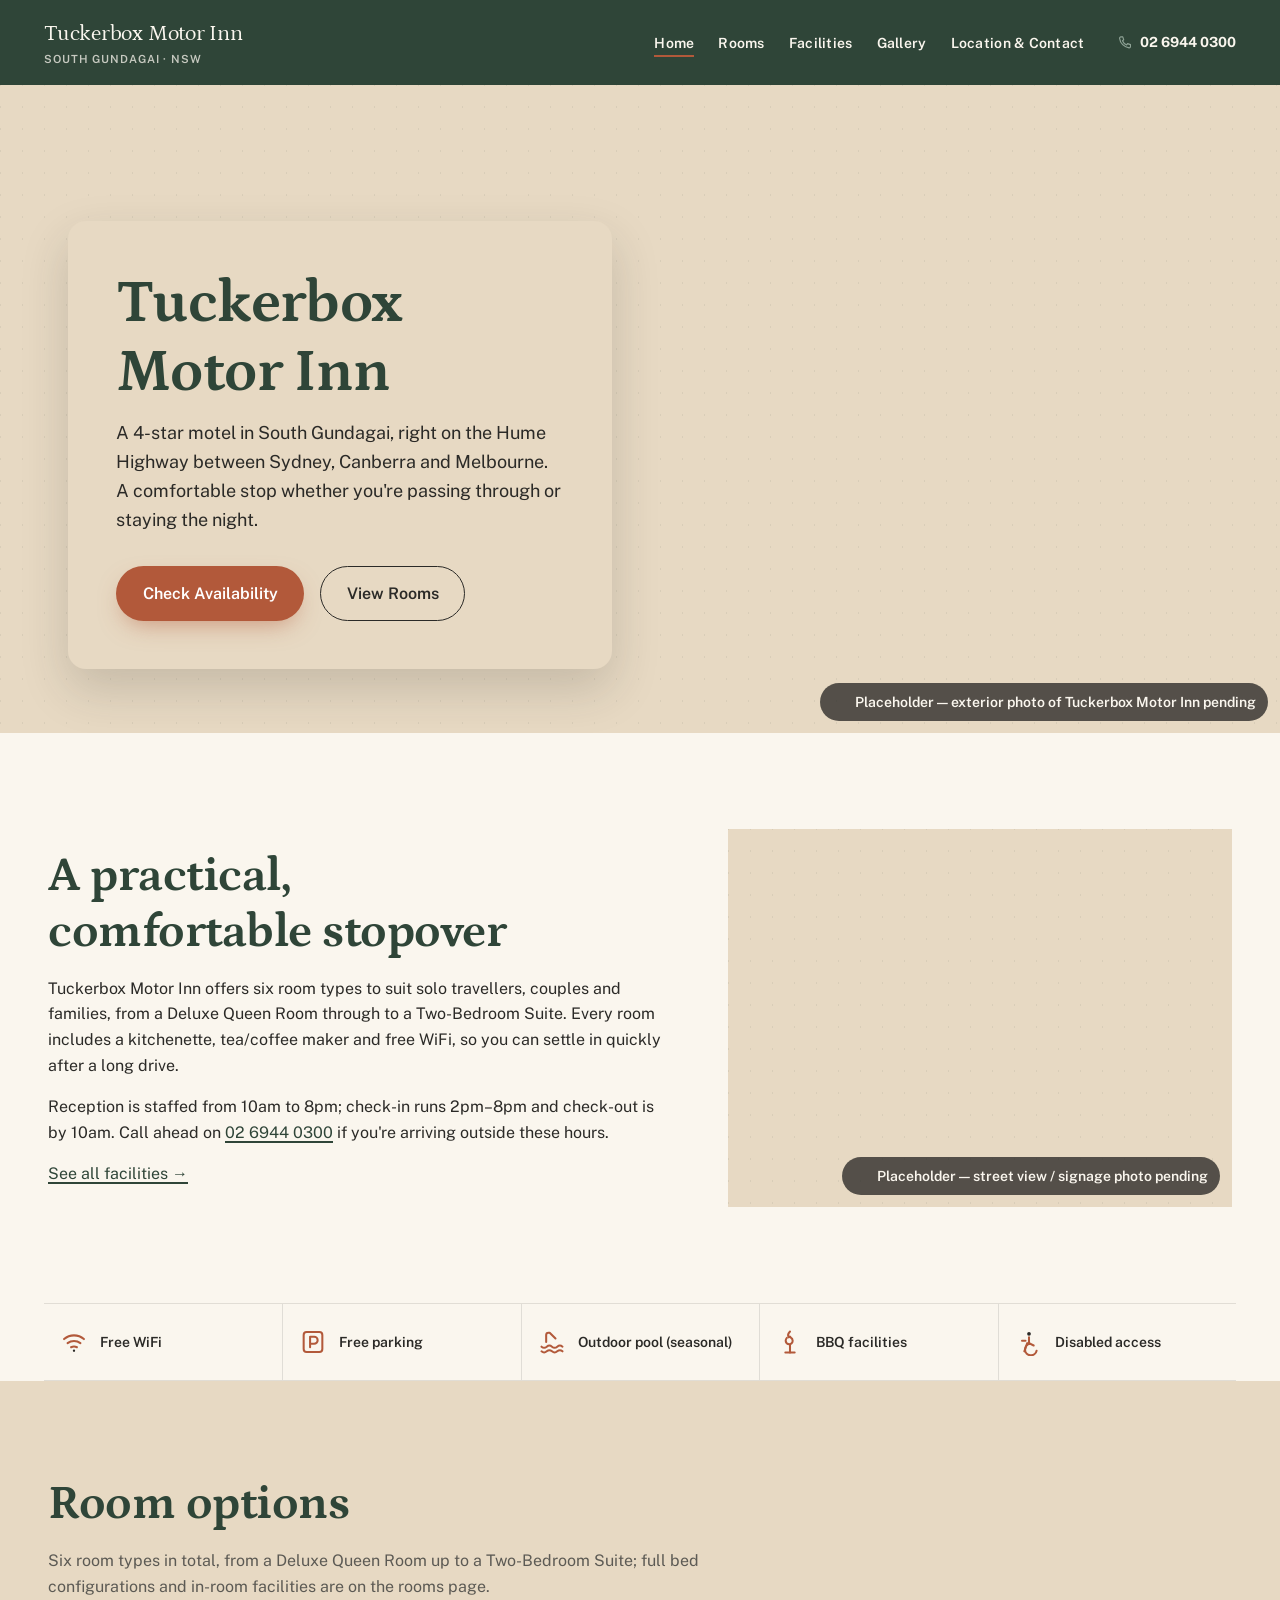
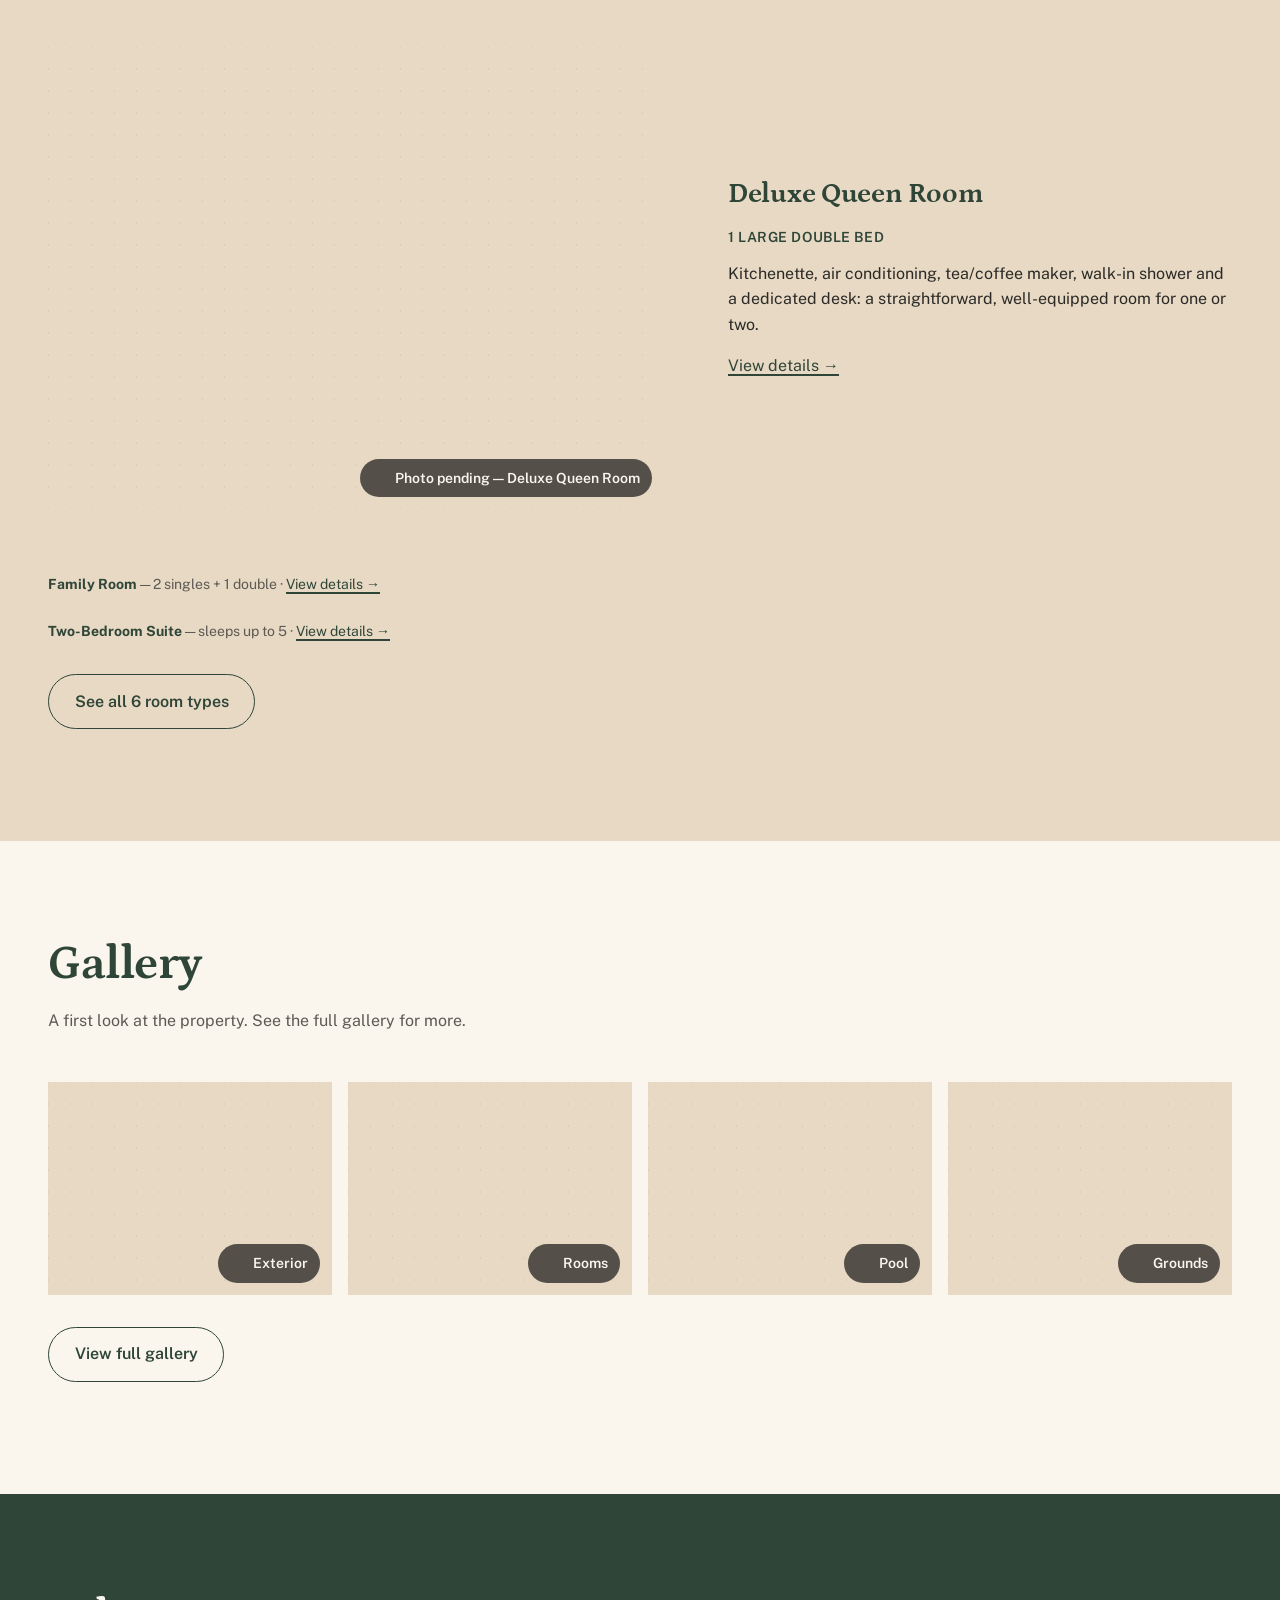
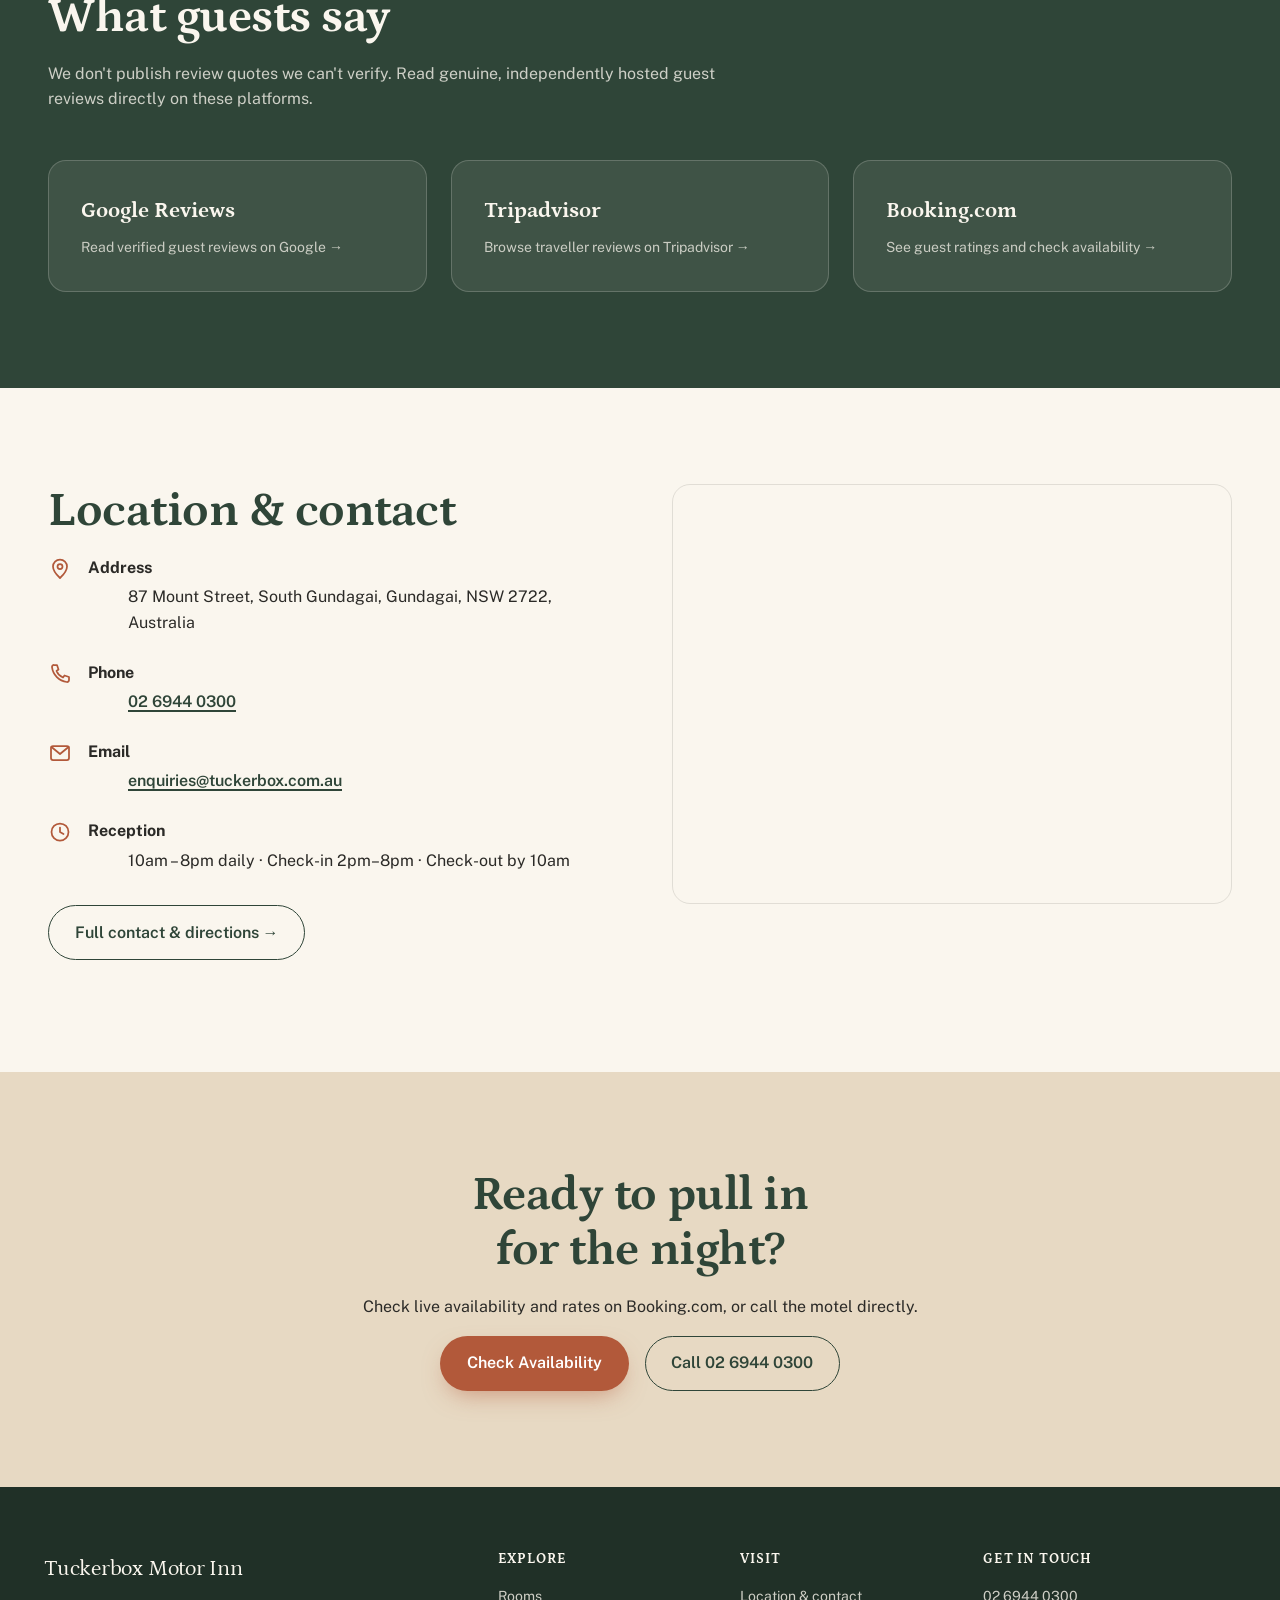
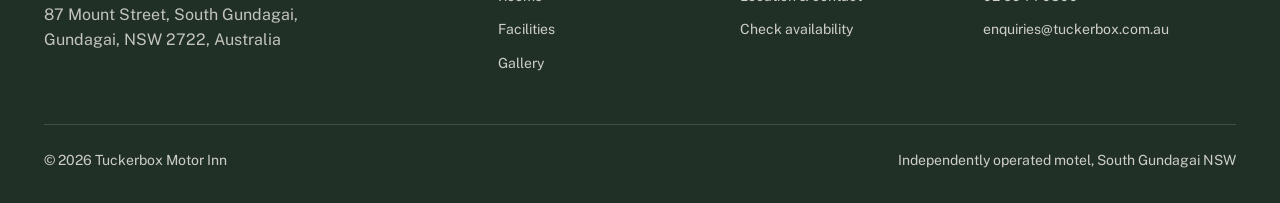
==== index.html @ e91c16dd "Build Tuckerbox Motor Inn marketing site Static HTML/CSS/JS site (no backend/booking engine) coverin" ====
<!doctype html>
<html lang="en-AU">
<head>
<meta charset="UTF-8">
<meta name="viewport" content="width=device-width, initial-scale=1">
<title>Tuckerbox Motor Inn | South Gundagai, NSW</title>
<meta name="description" content="Tuckerbox Motor Inn is a 4-star motel in South Gundagai, NSW, on the Hume Highway between Sydney, Canberra and Melbourne. Check availability, view rooms and facilities, or call 02 6944 0300.">
<link rel="preconnect" href="https://fonts.googleapis.com">
<link rel="preconnect" href="https://fonts.gstatic.com" crossorigin>
<link href="https://fonts.googleapis.com/css2?family=Petrona:ital,wght@0,400;0,500;0,600;0,700;1,500&family=Public+Sans:wght@400;500;600;700&display=swap" rel="stylesheet">
<link rel="stylesheet" href="css/tokens.css">
<link rel="stylesheet" href="css/styles.css">
</head>
<body>
<a class="skip-link" href="#main">Skip to content</a>

<svg style="display:none" aria-hidden="true">
<symbol id="icon-menu" viewBox="0 0 24 24" fill="none" stroke-width="1.75" stroke-linecap="round" stroke-linejoin="round"><line x1="4" y1="7" x2="20" y2="7"/><line x1="4" y1="12" x2="20" y2="12"/><line x1="4" y1="17" x2="20" y2="17"/></symbol>
<symbol id="icon-close" viewBox="0 0 24 24" fill="none" stroke-width="1.75" stroke-linecap="round" stroke-linejoin="round"><line x1="5" y1="5" x2="19" y2="19"/><line x1="19" y1="5" x2="5" y2="19"/></symbol>
<symbol id="icon-phone" viewBox="0 0 24 24" fill="none" stroke-width="1.75" stroke-linecap="round" stroke-linejoin="round"><path d="M6 3h3l1.5 4.5-2 1.5a12 12 0 0 0 6.5 6.5l1.5-2L21 15v3a2 2 0 0 1-2.2 2A17 17 0 0 1 4 5.2 2 2 0 0 1 6 3Z"/></symbol>
<symbol id="icon-mail" viewBox="0 0 24 24" fill="none" stroke-width="1.75" stroke-linecap="round" stroke-linejoin="round"><rect x="3" y="5" width="18" height="14" rx="2"/><path d="m3.5 6 8.5 7 8.5-7"/></symbol>
<symbol id="icon-pin" viewBox="0 0 24 24" fill="none" stroke-width="1.75" stroke-linecap="round" stroke-linejoin="round"><path d="M12 21s7-6.5 7-11.5A7 7 0 0 0 5 9.5C5 14.5 12 21 12 21Z"/><circle cx="12" cy="9.5" r="2.5"/></symbol>
<symbol id="icon-clock" viewBox="0 0 24 24" fill="none" stroke-width="1.75" stroke-linecap="round" stroke-linejoin="round"><circle cx="12" cy="12" r="8.5"/><polyline points="12 7.5 12 12 15.5 14"/></symbol>
<symbol id="icon-camera" viewBox="0 0 24 24" fill="none" stroke-width="1.75" stroke-linecap="round" stroke-linejoin="round"><path d="M4 8h3l1.5-2h7L17 8h3a1 1 0 0 1 1 1v9a1 1 0 0 1-1 1H4a1 1 0 0 1-1-1V9a1 1 0 0 1 1-1Z"/><circle cx="12" cy="13.5" r="3.5"/></symbol>
<symbol id="icon-wifi" viewBox="0 0 24 24" fill="none" stroke-width="1.75" stroke-linecap="round" stroke-linejoin="round"><path d="M3.5 9.5a13 13 0 0 1 17 0"/><path d="M6.5 13a9 9 0 0 1 11 0"/><path d="M9.5 16.5a5 5 0 0 1 5 0"/><circle cx="12" cy="19.5" r="1" fill="currentColor" stroke="none"/></symbol>
<symbol id="icon-parking" viewBox="0 0 24 24" fill="none" stroke-width="1.75" stroke-linecap="round" stroke-linejoin="round"><rect x="4" y="3.5" width="16" height="17" rx="2.5"/><path d="M9.5 16.5v-9H13a3 3 0 0 1 0 6H9.5"/></symbol>
<symbol id="icon-pool" viewBox="0 0 24 24" fill="none" stroke-width="1.75" stroke-linecap="round" stroke-linejoin="round"><path d="M3 16c1.5 1.3 3 1.3 4.5 0s3-1.3 4.5 0 3 1.3 4.5 0 3-1.3 4.5 0"/><path d="M3 20c1.5 1.3 3 1.3 4.5 0s3-1.3 4.5 0 3 1.3 4.5 0 3-1.3 4.5 0"/><path d="M7 12V6a2 2 0 0 1 2-2h1l5 5"/></symbol>
<symbol id="icon-bbq" viewBox="0 0 24 24" fill="none" stroke-width="1.75" stroke-linecap="round" stroke-linejoin="round"><path d="M12 3c-1.8 2-2.2 3.6-1 5 .8-1 1.2-1 1.5 0 1 .6 1.8 1.7 1.8 3a3 3 0 1 1-6 0c0-1.2.4-1.8 1-2.5"/><line x1="12" y1="14.5" x2="12" y2="21"/><line x1="8" y1="21" x2="16" y2="21"/></symbol>
<symbol id="icon-accessible" viewBox="0 0 24 24" fill="none" stroke-width="1.75" stroke-linecap="round" stroke-linejoin="round"><circle cx="12" cy="5" r="1.6" fill="currentColor" stroke="none"/><path d="M12 8v5l4 2"/><path d="M9 11H6"/><path d="M10.5 13 8 20"/><path d="M13 13.5a5 5 0 1 0 5.5 6"/></symbol>
</svg>

<header class="site-header">
  <div class="container site-header__bar">
    <a class="logo" href="index.html">Tuckerbox Motor Inn<small>South Gundagai · NSW</small></a>
    <nav class="nav" aria-label="Primary">
      <ul class="nav__links">
        <li><a href="index.html" aria-current="page">Home</a></li>
        <li><a href="accommodation.html">Rooms</a></li>
        <li><a href="facilities.html">Facilities</a></li>
        <li><a href="gallery.html">Gallery</a></li>
        <li><a href="contact.html">Location &amp; Contact</a></li>
      </ul>
      <a class="nav__phone" href="tel:0269440300"><svg><use href="#icon-phone"></use></svg> 02 6944 0300</a>
      <button class="nav-toggle" type="button" aria-label="Open menu" aria-expanded="false">
        <svg><use href="#icon-menu"></use></svg>
      </button>
    </nav>
  </div>
</header>

<main id="main">

  <section class="hero">
    <div class="hero__media">
      <div class="photo-placeholder" style="height:100%">
        <span class="photo-placeholder__tag"><svg width="18" height="18"><use href="#icon-camera"></use></svg> Placeholder — exterior photo of Tuckerbox Motor Inn pending</span>
      </div>
    </div>
    <div class="container">
      <div class="hero__panel">
        <h1>Tuckerbox Motor Inn</h1>
        <p class="lead">A 4-star motel in South Gundagai, right on the Hume Highway between Sydney, Canberra and Melbourne. A comfortable stop whether you're passing through or staying the night.</p>
        <div class="hero__actions">
          <a class="btn btn--primary" href="https://www.booking.com/Share-xRc6vJ" target="_blank" rel="noopener">Check Availability</a>
          <a class="btn btn--outline" href="accommodation.html">View Rooms</a>
        </div>
      </div>
    </div>
  </section>

  <section class="section reveal">
    <div class="container split">
      <div>
        <h2>A practical, comfortable stopover</h2>
        <p>Tuckerbox Motor Inn offers six room types to suit solo travellers, couples and families, from a Deluxe Queen Room through to a Two-Bedroom Suite. Every room includes a kitchenette, tea/coffee maker and free WiFi, so you can settle in quickly after a long drive.</p>
        <p>Reception is staffed from 10am to 8pm; check-in runs 2pm–8pm and check-out is by 10am. Call ahead on <a href="tel:0269440300">02 6944 0300</a> if you're arriving outside these hours.</p>
        <a class="btn--ghost" href="facilities.html">See all facilities →</a>
      </div>
      <div class="split__media">
        <div class="photo-placeholder photo-placeholder--ratio-4-3">
          <span class="photo-placeholder__tag"><svg width="18" height="18"><use href="#icon-camera"></use></svg> Placeholder — street view / signage photo pending</span>
        </div>
      </div>
    </div>
  </section>

  <div class="container">
    <div class="facts-strip reveal">
      <div class="facts-strip__item"><svg width="28" height="28"><use href="#icon-wifi"></use></svg><span>Free WiFi</span></div>
      <div class="facts-strip__item"><svg width="28" height="28"><use href="#icon-parking"></use></svg><span>Free parking</span></div>
      <div class="facts-strip__item"><svg width="28" height="28"><use href="#icon-pool"></use></svg><span>Outdoor pool (seasonal)</span></div>
      <div class="facts-strip__item"><svg width="28" height="28"><use href="#icon-bbq"></use></svg><span>BBQ facilities</span></div>
      <div class="facts-strip__item"><svg width="28" height="28"><use href="#icon-accessible"></use></svg><span>Disabled access</span></div>
    </div>
  </div>

  <section class="section section--sandstone reveal">
    <div class="container">
      <div class="section-head">
        <h2>Room options</h2>
        <p>Six room types in total, from a Deluxe Queen Room up to a Two-Bedroom Suite; full bed configurations and in-room facilities are on the rooms page.</p>
      </div>
      <div class="split">
        <div class="split__media">
          <div class="photo-placeholder photo-placeholder--ratio-4-3">
            <span class="photo-placeholder__tag"><svg width="16" height="16"><use href="#icon-camera"></use></svg> Photo pending — Deluxe Queen Room</span>
          </div>
        </div>
        <div>
          <h3>Deluxe Queen Room</h3>
          <p class="room-row__beds">1 large double bed</p>
          <p>Kitchenette, air conditioning, tea/coffee maker, walk-in shower and a dedicated desk: a straightforward, well-equipped room for one or two.</p>
          <a class="btn--ghost" href="accommodation.html#deluxe-queen-room">View details →</a>
        </div>
      </div>
      <ul class="tag-list" style="margin-top:var(--space-8);gap:var(--space-5);font-size:var(--fs-base)">
        <li style="background:transparent;border:none;padding:0">
          <strong style="color:var(--color-forest)">Family Room</strong> — 2 singles + 1 double ·
          <a class="btn--ghost" href="accommodation.html#family-room">View details →</a>
        </li>
      </ul>
      <ul class="tag-list" style="gap:var(--space-5);font-size:var(--fs-base)">
        <li style="background:transparent;border:none;padding:0">
          <strong style="color:var(--color-forest)">Two-Bedroom Suite</strong> — sleeps up to 5 ·
          <a class="btn--ghost" href="accommodation.html#two-bedroom-suite">View details →</a>
        </li>
      </ul>
      <p style="margin-top:var(--space-6)"><a class="btn btn--outline" href="accommodation.html">See all 6 room types</a></p>
    </div>
  </section>

  <section class="section reveal">
    <div class="container">
      <div class="section-head">
        <h2>Gallery</h2>
        <p>A first look at the property. See the full gallery for more.</p>
      </div>
      <div class="gallery-grid">
        <a href="gallery.html"><div class="photo-placeholder" style="aspect-ratio:4/3"><span class="photo-placeholder__tag"><svg width="16" height="16"><use href="#icon-camera"></use></svg> Exterior</span></div></a>
        <a href="gallery.html"><div class="photo-placeholder" style="aspect-ratio:4/3"><span class="photo-placeholder__tag"><svg width="16" height="16"><use href="#icon-camera"></use></svg> Rooms</span></div></a>
        <a href="gallery.html"><div class="photo-placeholder" style="aspect-ratio:4/3"><span class="photo-placeholder__tag"><svg width="16" height="16"><use href="#icon-camera"></use></svg> Pool</span></div></a>
        <a href="gallery.html"><div class="photo-placeholder" style="aspect-ratio:4/3"><span class="photo-placeholder__tag"><svg width="16" height="16"><use href="#icon-camera"></use></svg> Grounds</span></div></a>
      </div>
      <p style="margin-top:var(--space-6)"><a class="btn btn--outline" href="gallery.html">View full gallery</a></p>
    </div>
  </section>

  <section class="section section--forest reveal">
    <div class="container">
      <div class="section-head">
        <h2>What guests say</h2>
        <p>We don't publish review quotes we can't verify. Read genuine, independently hosted guest reviews directly on these platforms.</p>
      </div>
      <div class="review-links">
        <a class="review-link" href="https://www.google.com/search?q=Tuckerbox+Motor+Inn+Gundagai+reviews" target="_blank" rel="noopener">
          <strong>Google Reviews</strong>
          <span>Read verified guest reviews on Google →</span>
        </a>
        <a class="review-link" href="https://www.tripadvisor.com/Search?q=Tuckerbox%20Motor%20Inn%20Gundagai" target="_blank" rel="noopener">
          <strong>Tripadvisor</strong>
          <span>Browse traveller reviews on Tripadvisor →</span>
        </a>
        <a class="review-link" href="https://www.booking.com/Share-xRc6vJ" target="_blank" rel="noopener">
          <strong>Booking.com</strong>
          <span>See guest ratings and check availability →</span>
        </a>
      </div>
    </div>
  </section>

  <section class="section reveal">
    <div class="container contact-grid">
      <div>
        <h2>Location &amp; contact</h2>
        <ul class="contact-list">
          <li>
            <svg width="24" height="24"><use href="#icon-pin"></use></svg>
            <div><dt>Address</dt><dd>87 Mount Street, South Gundagai, Gundagai, NSW 2722, Australia</dd></div>
          </li>
          <li>
            <svg width="24" height="24"><use href="#icon-phone"></use></svg>
            <div><dt>Phone</dt><dd><a href="tel:0269440300">02 6944 0300</a></dd></div>
          </li>
          <li>
            <svg width="24" height="24"><use href="#icon-mail"></use></svg>
            <div><dt>Email</dt><dd><a href="mailto:enquiries@tuckerbox.com.au">enquiries@tuckerbox.com.au</a></dd></div>
          </li>
          <li>
            <svg width="24" height="24"><use href="#icon-clock"></use></svg>
            <div><dt>Reception</dt><dd>10am – 8pm daily · Check-in 2pm–8pm · Check-out by 10am</dd></div>
          </li>
        </ul>
        <p style="margin-top:var(--space-6)"><a class="btn btn--outline" href="contact.html">Full contact &amp; directions →</a></p>
      </div>
      <div class="map-frame">
        <iframe
          title="Map showing Tuckerbox Motor Inn, 87 Mount Street, South Gundagai"
          src="https://www.google.com/maps?q=Tuckerbox+Motor+Inn,87+Mount+Street,South+Gundagai+NSW+2722&output=embed"
          loading="lazy"
          referrerpolicy="no-referrer-when-downgrade">
        </iframe>
      </div>
    </div>
  </section>

  <section class="section section--sandstone">
    <div class="container center-cta">
      <h2>Ready to pull in for the night?</h2>
      <p>Check live availability and rates on Booking.com, or call the motel directly.</p>
      <div class="hero__actions" style="justify-content:center">
        <a class="btn btn--primary" href="https://www.booking.com/Share-xRc6vJ" target="_blank" rel="noopener">Check Availability</a>
        <a class="btn btn--outline" href="tel:0269440300">Call 02 6944 0300</a>
      </div>
    </div>
  </section>

</main>

<footer class="site-footer">
  <div class="container">
    <div class="footer-grid">
      <div>
        <a class="logo" href="index.html">Tuckerbox Motor Inn</a>
        <p style="margin-top:var(--space-4);max-width:32ch;color:rgba(250,246,238,0.75)">87 Mount Street, South Gundagai, Gundagai, NSW 2722, Australia</p>
      </div>
      <div>
        <h4>Explore</h4>
        <ul>
          <li><a href="accommodation.html">Rooms</a></li>
          <li><a href="facilities.html">Facilities</a></li>
          <li><a href="gallery.html">Gallery</a></li>
        </ul>
      </div>
      <div>
        <h4>Visit</h4>
        <ul>
          <li><a href="contact.html">Location &amp; contact</a></li>
          <li><a href="https://www.booking.com/Share-xRc6vJ" target="_blank" rel="noopener">Check availability</a></li>
        </ul>
      </div>
      <div>
        <h4>Get in touch</h4>
        <ul>
          <li><a href="tel:0269440300">02 6944 0300</a></li>
          <li><a href="mailto:enquiries@tuckerbox.com.au">enquiries@tuckerbox.com.au</a></li>
        </ul>
      </div>
    </div>
    <div class="footer-bottom">
      <span>© <span id="year"></span> Tuckerbox Motor Inn</span>
      <span>Independently operated motel, South Gundagai NSW</span>
    </div>
  </div>
</footer>

<script>document.getElementById("year").textContent = new Date().getFullYear();</script>
<script src="js/main.js"></script>
</body>
</html>
---- css/tokens.css ----
/* ==========================================================================
   Tuckerbox Motor Inn — Design Tokens
   "Modern Australian Country Roadside Retreat"
   ========================================================================== */

:root {
  /* Colour */
  --color-ivory: #faf6ee;
  --color-sandstone: #e7d9c3;
  --color-sandstone-dark: #d7c3a3;
  --color-eucalyptus: #8fa396;
  --color-eucalyptus-dark: #637569;
  --color-forest: #2f4538;
  --color-forest-dark: #203027;
  --color-charcoal: #2b2a27;
  --color-clay: #b2593a;
  --color-clay-dark: #8e4229;
  --color-white: #ffffff;
  --color-line: rgba(43, 42, 39, 0.12);

  --color-bg: var(--color-ivory);
  --color-surface: var(--color-white);
  --color-text: var(--color-charcoal);
  --color-text-muted: #5c5a54;
  --color-accent: var(--color-clay);
  --color-accent-contrast: var(--color-white);
  --color-brand: var(--color-forest);
  --color-brand-contrast: var(--color-ivory);

  /* Typography */
  --font-display: "Petrona", Georgia, "Times New Roman", serif;
  --font-body: "Public Sans", -apple-system, BlinkMacSystemFont, "Segoe UI", sans-serif;

  --fs-sm: 0.875rem;
  --fs-base: 1rem;
  --fs-md: 1.125rem;
  --fs-lg: 1.375rem;
  --fs-xl: 1.75rem;
  --fs-2xl: 2.25rem;
  --fs-3xl: 3rem;
  --fs-4xl: 3.75rem;

  --lh-tight: 1.15;
  --lh-snug: 1.35;
  --lh-normal: 1.6;

  /* Spacing (4px base scale) */
  --space-1: 0.25rem;
  --space-2: 0.5rem;
  --space-3: 0.75rem;
  --space-4: 1rem;
  --space-5: 1.5rem;
  --space-6: 2rem;
  --space-7: 3rem;
  --space-8: 4rem;
  --space-9: 6rem;
  --space-10: 8rem;

  /* Layout */
  --container-max: 1240px;
  --container-narrow: 820px;
  --gutter: var(--space-5);

  /* Radius */
  --radius-sm: 4px;
  --radius-md: 10px;
  --radius-lg: 18px;
  --radius-pill: 999px;

  /* Shadow */
  --shadow-sm: 0 1px 2px rgba(43, 42, 39, 0.08);
  --shadow-md: 0 8px 24px rgba(43, 42, 39, 0.12);
  --shadow-lg: 0 20px 48px rgba(43, 42, 39, 0.18);

  /* Motion */
  --ease-out: cubic-bezier(0.22, 1, 0.36, 1);
  --duration-fast: 150ms;
  --duration-base: 250ms;
  --duration-slow: 450ms;

  /* Z-index */
  --z-header: 100;
  --z-overlay: 200;
}

/* Breakpoints (reference, used in media queries directly):
   xs: 320px  sm: 480px  md: 768px  lg: 1024px  xl: 1280px  xxl: 1600px */

@media (prefers-reduced-motion: reduce) {
  :root {
    --duration-fast: 0ms;
    --duration-base: 0ms;
    --duration-slow: 0ms;
  }
}
---- css/styles.css ----
/* ==========================================================================
   Tuckerbox Motor Inn — base, layout, and shared components
   ========================================================================== */

*, *::before, *::after { box-sizing: border-box; }
html { scroll-behavior: smooth; }
@media (prefers-reduced-motion: reduce) {
  html { scroll-behavior: auto; }
}

body {
  margin: 0;
  background: var(--color-bg);
  color: var(--color-text);
  font-family: var(--font-body);
  font-size: var(--fs-base);
  line-height: var(--lh-normal);
  -webkit-font-smoothing: antialiased;
  text-rendering: optimizeLegibility;
}

img, svg { max-width: 100%; display: block; }

h1, h2, h3, h4 {
  font-family: var(--font-display);
  color: var(--color-forest);
  line-height: var(--lh-tight);
  margin: 0 0 var(--space-4);
  text-wrap: balance;
  letter-spacing: -0.01em;
}

h1 { font-size: clamp(2.25rem, 4.5vw + 1rem, var(--fs-4xl)); }
h2 { font-size: clamp(1.75rem, 2.5vw + 1rem, var(--fs-3xl)); }
h3 { font-size: var(--fs-xl); }
h4 { font-size: var(--fs-md); }

p { margin: 0 0 var(--space-4); max-width: 68ch; }
p.lead { font-size: var(--fs-md); color: var(--color-text-muted); }

a { color: var(--color-forest); text-decoration-thickness: 1.5px; text-underline-offset: 3px; }
a:hover { text-decoration-thickness: 2px; }

::selection { background: var(--color-clay); color: var(--color-white); }

:focus-visible {
  outline: 3px solid var(--color-clay);
  outline-offset: 3px;
  border-radius: var(--radius-sm);
}

/* ---- Layout primitives ---- */

.container {
  width: 100%;
  max-width: var(--container-max);
  margin-inline: auto;
  padding-inline: var(--gutter);
}

.container--narrow { max-width: var(--container-narrow); }

.section {
  padding: var(--space-9) var(--gutter);
}

.section--sandstone { background: var(--color-sandstone); }
.section--forest {
  background: var(--color-forest);
  color: var(--color-ivory);
}
.section--forest h2, .section--forest h3 { color: var(--color-ivory); }
.section--forest a:hover { color: var(--color-ivory); }
.section--forest .btn--primary { box-shadow: 0 10px 24px -8px rgba(0, 0, 0, 0.45); }

.section-head {
  max-width: 44rem;
  margin-bottom: var(--space-7);
}

.section-head p { color: var(--color-text-muted); }
.section--forest .section-head p { color: rgba(250, 246, 238, 0.78); }

.skip-link {
  position: absolute;
  left: var(--space-4);
  top: -100px;
  background: var(--color-forest);
  color: var(--color-ivory);
  padding: var(--space-3) var(--space-5);
  border-radius: var(--radius-md);
  z-index: 1000;
  transition: top var(--duration-base) var(--ease-out);
}
.skip-link:focus { top: var(--space-4); }

/* ---- Buttons ---- */

.btn {
  display: inline-flex;
  align-items: center;
  gap: var(--space-2);
  font-family: var(--font-body);
  font-weight: 600;
  font-size: var(--fs-base);
  padding: 0.85rem 1.6rem;
  border-radius: var(--radius-pill);
  border: 1.5px solid transparent;
  cursor: pointer;
  text-decoration: none;
  transition: transform var(--duration-fast) var(--ease-out),
              background-color var(--duration-base) var(--ease-out),
              border-color var(--duration-base) var(--ease-out),
              box-shadow var(--duration-base) var(--ease-out);
  white-space: nowrap;
}
.btn:active { transform: translateY(1px); }

.btn--primary {
  background: var(--color-clay);
  color: var(--color-white);
  box-shadow: 0 10px 24px -8px rgba(178, 89, 58, 0.55);
}
.btn--primary:hover { background: var(--color-clay-dark); color: var(--color-white); }

.btn--outline {
  background: transparent;
  border-color: currentColor;
  color: inherit;
}
.btn--outline:hover { background: rgba(255, 255, 255, 0.12); }
.section:not(.section--forest) .btn--outline { color: var(--color-forest); }
.section:not(.section--forest) .btn--outline:hover { background: rgba(47, 69, 56, 0.08); }

.btn--ghost {
  background: transparent;
  color: var(--color-forest);
  padding-inline: 0;
  border-radius: 0;
  border-bottom: 1.5px solid var(--color-eucalyptus-dark);
}
.btn--ghost:hover { border-color: var(--color-clay); }

.btn:disabled { opacity: 0.5; cursor: not-allowed; box-shadow: none; }

/* ---- Header ---- */

.site-header {
  position: sticky;
  top: 0;
  z-index: var(--z-header);
  background: var(--color-forest);
  color: var(--color-ivory);
}

.site-header__bar {
  display: flex;
  align-items: center;
  justify-content: space-between;
  gap: var(--space-5);
  padding-block: var(--space-4);
}

.logo {
  font-family: var(--font-display);
  font-size: var(--fs-lg);
  color: var(--color-ivory);
  text-decoration: none;
  letter-spacing: -0.01em;
}
.logo small {
  display: block;
  font-family: var(--font-body);
  font-size: 0.7rem;
  font-weight: 600;
  letter-spacing: 0.08em;
  text-transform: uppercase;
  color: rgba(250, 246, 238, 0.75);
}

.nav {
  display: flex;
  align-items: center;
  gap: var(--space-6);
}

.nav__links {
  display: flex;
  gap: var(--space-5);
  list-style: none;
  margin: 0;
  padding: 0;
}

.nav__links a {
  color: var(--color-ivory);
  text-decoration: none;
  font-size: var(--fs-sm);
  font-weight: 600;
  letter-spacing: 0.02em;
  padding-block: var(--space-1);
  border-bottom: 2px solid transparent;
  transition: border-color var(--duration-base) var(--ease-out), color var(--duration-base) var(--ease-out);
}
.nav__links a:hover,
.nav__links a[aria-current="page"] { border-color: var(--color-clay); color: var(--color-ivory); }

.nav__phone {
  display: inline-flex;
  align-items: center;
  gap: var(--space-2);
  color: var(--color-ivory);
  text-decoration: none;
  font-weight: 700;
  font-size: var(--fs-sm);
  white-space: nowrap;
}
.nav__phone svg { width: 1.1em; height: 1.1em; stroke: var(--color-eucalyptus); }

.nav-toggle {
  display: none;
  background: none;
  border: 1.5px solid rgba(250, 246, 238, 0.4);
  border-radius: var(--radius-md);
  width: 44px;
  height: 44px;
  color: var(--color-ivory);
  cursor: pointer;
  align-items: center;
  justify-content: center;
}

@media (max-width: 860px) {
  .nav__links { display: none; }
  .nav-toggle { display: inline-flex; }
  .site-header.is-open .nav__links {
    display: flex;
    flex-direction: column;
    gap: var(--space-4);
    position: absolute;
    inset: 100% 0 auto 0;
    background: var(--color-forest);
    padding: var(--space-5) var(--gutter) var(--space-6);
    border-top: 1px solid rgba(250, 246, 238, 0.15);
  }
}

/* ---- Hero ---- */

.hero {
  position: relative;
  min-height: 72vh;
  display: flex;
  align-items: flex-end;
  overflow: hidden;
}

.hero__media {
  position: absolute;
  inset: 0;
  z-index: 0;
}

.hero__panel {
  position: relative;
  z-index: 1;
  background: var(--color-sandstone);
  color: var(--color-charcoal);
  max-width: 34rem;
  margin: 0 0 var(--space-8) var(--gutter);
  padding: var(--space-7);
  border-radius: var(--radius-lg);
  box-shadow: var(--shadow-lg);
}

.hero__panel h1 { margin-bottom: var(--space-3); }
.hero__panel p.lead { color: var(--color-text); margin-bottom: var(--space-6); }

.hero__actions {
  display: flex;
  flex-wrap: wrap;
  gap: var(--space-4);
}

@media (max-width: 600px) {
  .hero { min-height: 100svh; align-items: flex-end; }
  .hero__panel {
    margin-inline: var(--space-4);
    margin-bottom: var(--space-6);
    padding: var(--space-6) var(--space-5);
    max-width: none;
  }
}

/* ---- Placeholder photography ---- */

.photo-placeholder {
  position: relative;
  display: block;
  width: 100%;
  height: 100%;
  background-color: var(--color-sandstone);
  background-image:
    linear-gradient(135deg, rgba(47, 69, 56, 0.08) 1px, transparent 1px),
    linear-gradient(45deg, rgba(47, 69, 56, 0.08) 1px, transparent 1px);
  background-size: 22px 22px;
  color: var(--color-forest-dark);
  overflow: hidden;
}

.photo-placeholder__tag {
  position: absolute;
  inset: auto var(--space-3) var(--space-3) auto;
  display: inline-flex;
  align-items: center;
  gap: var(--space-2);
  background: rgba(43, 42, 39, 0.78);
  color: var(--color-ivory);
  font-size: var(--fs-sm);
  font-weight: 600;
  padding: var(--space-2) var(--space-3);
  border-radius: var(--radius-pill);
  max-width: calc(100% - var(--space-5));
}
.photo-placeholder__tag svg { width: 1.1em; height: 1.1em; flex-shrink: 0; }

.photo-placeholder--ratio-16-9 { aspect-ratio: 16 / 9; }
.photo-placeholder--ratio-4-3 { aspect-ratio: 4 / 3; }
.photo-placeholder--ratio-1-1 { aspect-ratio: 1 / 1; }
.photo-placeholder--ratio-3-4 { aspect-ratio: 3 / 4; }

/* ---- Intro / split sections ---- */

.split {
  display: grid;
  grid-template-columns: 1.1fr 0.9fr;
  gap: var(--space-8);
  align-items: center;
}

@media (max-width: 860px) {
  .split { grid-template-columns: 1fr; gap: var(--space-6); }
}

.room-preview-grid {
  display: grid;
  grid-template-columns: repeat(3, 1fr);
  gap: var(--space-7);
}
@media (max-width: 860px) {
  .room-preview-grid { grid-template-columns: repeat(2, 1fr); gap: var(--space-6); }
}
@media (max-width: 560px) {
  .room-preview-grid { grid-template-columns: 1fr; }
}

.split--reverse { grid-template-columns: 0.9fr 1.1fr; }
.split--reverse .split__media { order: 2; }
@media (max-width: 860px) {
  .split--reverse .split__media { order: 0; }
}

/* ---- Facility highlight strip (home) ---- */

.facts-strip {
  display: grid;
  grid-template-columns: repeat(auto-fit, minmax(150px, 1fr));
  border-top: 1px solid var(--color-line);
  border-bottom: 1px solid var(--color-line);
}

.facts-strip__item {
  display: flex;
  align-items: center;
  gap: var(--space-3);
  padding: var(--space-5) var(--space-4);
  border-left: 1px solid var(--color-line);
}
.facts-strip__item:first-child { border-left: none; }
.facts-strip__item svg { width: 28px; height: 28px; stroke: var(--color-clay); flex-shrink: 0; }
.facts-strip__item span { font-size: var(--fs-sm); font-weight: 600; line-height: var(--lh-snug); }

@media (max-width: 700px) {
  .facts-strip__item { border-left: none; border-top: 1px solid var(--color-line); }
  .facts-strip__item:first-child { border-top: none; }
}

/* ---- Editorial room rows (accommodation) ---- */

.room-row {
  display: grid;
  grid-template-columns: 0.9fr 1.1fr;
  gap: var(--space-7);
  align-items: center;
  padding-block: var(--space-8);
}
.room-row + .room-row { border-top: 1px solid var(--color-line); }
.room-row:nth-child(even) { grid-template-columns: 1.1fr 0.9fr; }
.room-row:nth-child(even) .room-row__media { order: 2; }

@media (max-width: 860px) {
  .room-row, .room-row:nth-child(even) { grid-template-columns: 1fr; }
  .room-row:nth-child(even) .room-row__media { order: 0; }
}

.room-row__media { border-radius: var(--radius-lg); overflow: hidden; }

.room-row__name { margin-bottom: var(--space-2); }
.room-row__beds {
  font-size: var(--fs-sm);
  font-weight: 600;
  color: var(--color-forest);
  text-transform: uppercase;
  letter-spacing: 0.04em;
  margin-bottom: var(--space-3);
}

.tag-list {
  display: flex;
  flex-wrap: wrap;
  gap: var(--space-2);
  list-style: none;
  margin: var(--space-4) 0 var(--space-5);
  padding: 0;
}
.tag-list li {
  font-size: var(--fs-sm);
  color: var(--color-text-muted);
  background: var(--color-surface);
  border: 1px solid var(--color-line);
  padding: var(--space-1) var(--space-3);
  border-radius: var(--radius-pill);
}

/* ---- Facilities list (annotated, grouped — not a tile grid) ---- */

.facility-groups {
  display: grid;
  grid-template-columns: repeat(auto-fit, minmax(280px, 1fr));
  gap: var(--space-7) var(--space-8);
}

.facility-group h2 {
  font-size: var(--fs-lg);
  padding-bottom: var(--space-3);
  border-bottom: 2px solid var(--color-eucalyptus);
  margin-bottom: var(--space-5);
}

.facility-group dl { margin: 0; }
.facility-group .facility-row {
  display: flex;
  gap: var(--space-4);
  padding: var(--space-4) 0;
  border-bottom: 1px solid var(--color-line);
}
.facility-group .facility-row:last-child { border-bottom: none; }
.facility-row svg { width: 22px; height: 22px; stroke: var(--color-forest); flex-shrink: 0; margin-top: 2px; }
.facility-row dt { font-weight: 700; margin: 0 0 var(--space-1); }
.facility-row dd { margin: 0; color: var(--color-text-muted); font-size: var(--fs-sm); }

.facility-note {
  margin-top: var(--space-7);
  padding: var(--space-5) var(--space-6);
  background: var(--color-surface);
  border: 1px solid var(--color-line);
  border-radius: var(--radius-md);
  font-size: var(--fs-sm);
  color: var(--color-text-muted);
}
.facility-note strong { color: var(--color-forest); }

/* ---- Gallery ---- */

.gallery-group { margin-bottom: var(--space-8); }
.gallery-group h2 { margin-bottom: var(--space-5); }

.gallery-grid {
  display: grid;
  grid-template-columns: repeat(auto-fill, minmax(230px, 1fr));
  gap: var(--space-4);
}

.gallery-grid button {
  border: none;
  padding: 0;
  background: none;
  cursor: pointer;
  border-radius: var(--radius-md);
  overflow: hidden;
  aspect-ratio: 4 / 3;
  position: relative;
}

.gallery-grid .photo-placeholder {
  transition: transform var(--duration-slow) var(--ease-out);
}
.gallery-grid button:hover .photo-placeholder,
.gallery-grid button:focus-visible .photo-placeholder {
  transform: scale(1.04);
}

.lightbox {
  position: fixed;
  inset: 0;
  z-index: var(--z-overlay);
  background: rgba(27, 26, 24, 0.92);
  display: flex;
  align-items: center;
  justify-content: center;
  padding: var(--space-6);
}
.lightbox[hidden] { display: none; }

.lightbox__figure {
  max-width: min(900px, 90vw);
  width: 100%;
}
.lightbox__figure .photo-placeholder { aspect-ratio: 16/10; border-radius: var(--radius-md); }
.lightbox__caption {
  color: var(--color-ivory);
  margin-top: var(--space-4);
  font-size: var(--fs-sm);
  text-align: center;
}

.lightbox__close,
.lightbox__prev,
.lightbox__next {
  position: absolute;
  background: rgba(250, 246, 238, 0.12);
  border: 1px solid rgba(250, 246, 238, 0.4);
  color: var(--color-ivory);
  border-radius: 50%;
  width: 48px;
  height: 48px;
  display: flex;
  align-items: center;
  justify-content: center;
  cursor: pointer;
  transition: background-color var(--duration-fast) var(--ease-out);
}
.lightbox__close:hover, .lightbox__prev:hover, .lightbox__next:hover {
  background: rgba(250, 246, 238, 0.24);
}
.lightbox__close { top: var(--space-5); right: var(--space-5); }
.lightbox__prev { left: var(--space-5); top: 50%; transform: translateY(-50%); }
.lightbox__next { right: var(--space-5); top: 50%; transform: translateY(-50%); }

@media (max-width: 600px) {
  .lightbox__prev, .lightbox__next { width: 40px; height: 40px; }
}

/* ---- Reviews (outbound only, no fabricated quotes) ---- */

.review-links {
  display: grid;
  grid-template-columns: repeat(auto-fit, minmax(220px, 1fr));
  gap: var(--space-5);
}

.review-link {
  display: flex;
  flex-direction: column;
  gap: var(--space-2);
  padding: var(--space-6);
  background: rgba(250, 246, 238, 0.08);
  border: 1px solid rgba(250, 246, 238, 0.2);
  border-radius: var(--radius-lg);
  color: var(--color-ivory);
  text-decoration: none;
  transition: background-color var(--duration-base) var(--ease-out), transform var(--duration-fast) var(--ease-out);
}
.review-link:hover { background: rgba(250, 246, 238, 0.16); transform: translateY(-2px); color: var(--color-ivory); }
.review-link strong { font-family: var(--font-display); font-size: var(--fs-lg); }
.review-link span { font-size: var(--fs-sm); color: rgba(250, 246, 238, 0.75); }

/* ---- Location / contact ---- */

.contact-grid {
  display: grid;
  grid-template-columns: 1fr 1fr;
  gap: var(--space-8);
}
@media (max-width: 860px) { .contact-grid { grid-template-columns: 1fr; } }

.contact-list {
  list-style: none;
  margin: 0;
  padding: 0;
  display: grid;
  gap: var(--space-5);
}
.contact-list li { display: flex; gap: var(--space-4); align-items: flex-start; }
.contact-list svg { width: 24px; height: 24px; stroke: var(--color-clay); flex-shrink: 0; margin-top: 2px; }
.contact-list dt { font-weight: 700; margin-bottom: var(--space-1); }
.contact-list a { font-weight: 600; }

.map-frame {
  border-radius: var(--radius-lg);
  overflow: hidden;
  border: 1px solid var(--color-line);
  aspect-ratio: 4 / 3;
}
.map-frame iframe { width: 100%; height: 100%; border: 0; }

/* ---- Footer ---- */

.site-footer {
  background: var(--color-forest-dark);
  color: rgba(250, 246, 238, 0.8);
  padding-block: var(--space-8) var(--space-6);
}
.site-footer a { color: var(--color-ivory); }
.site-footer h4 { color: var(--color-ivory); font-size: var(--fs-sm); text-transform: uppercase; letter-spacing: 0.06em; }

.footer-grid {
  display: grid;
  grid-template-columns: 2fr 1fr 1fr 1.2fr;
  gap: var(--space-6);
  padding-bottom: var(--space-7);
  border-bottom: 1px solid rgba(250, 246, 238, 0.15);
}
@media (max-width: 760px) { .footer-grid { grid-template-columns: 1fr 1fr; } }

.footer-grid ul { list-style: none; margin: 0; padding: 0; display: grid; gap: var(--space-2); }
.footer-grid ul a { text-decoration: none; font-size: var(--fs-sm); color: rgba(250, 246, 238, 0.8); }
.footer-grid ul a:hover { color: var(--color-ivory); }

.footer-bottom {
  display: flex;
  flex-wrap: wrap;
  gap: var(--space-3);
  justify-content: space-between;
  padding-top: var(--space-5);
  font-size: var(--fs-sm);
}

/* ---- Scroll reveal (single authored moment, respects reduced motion) ---- */

.reveal {
  opacity: 0;
  transform: translateY(16px);
  transition: opacity var(--duration-slow) var(--ease-out), transform var(--duration-slow) var(--ease-out);
}
.reveal.is-visible { opacity: 1; transform: translateY(0); }

@media (prefers-reduced-motion: reduce) {
  .reveal { opacity: 1; transform: none; transition: none; }
}

/* ---- Utility ---- */

.visually-hidden {
  position: absolute;
  width: 1px; height: 1px;
  padding: 0; margin: -1px;
  overflow: hidden;
  clip: rect(0,0,0,0);
  white-space: nowrap;
  border: 0;
}

.center-cta {
  text-align: center;
  max-width: 40rem;
  margin-inline: auto;
}

.stack { display: grid; gap: var(--space-4); }
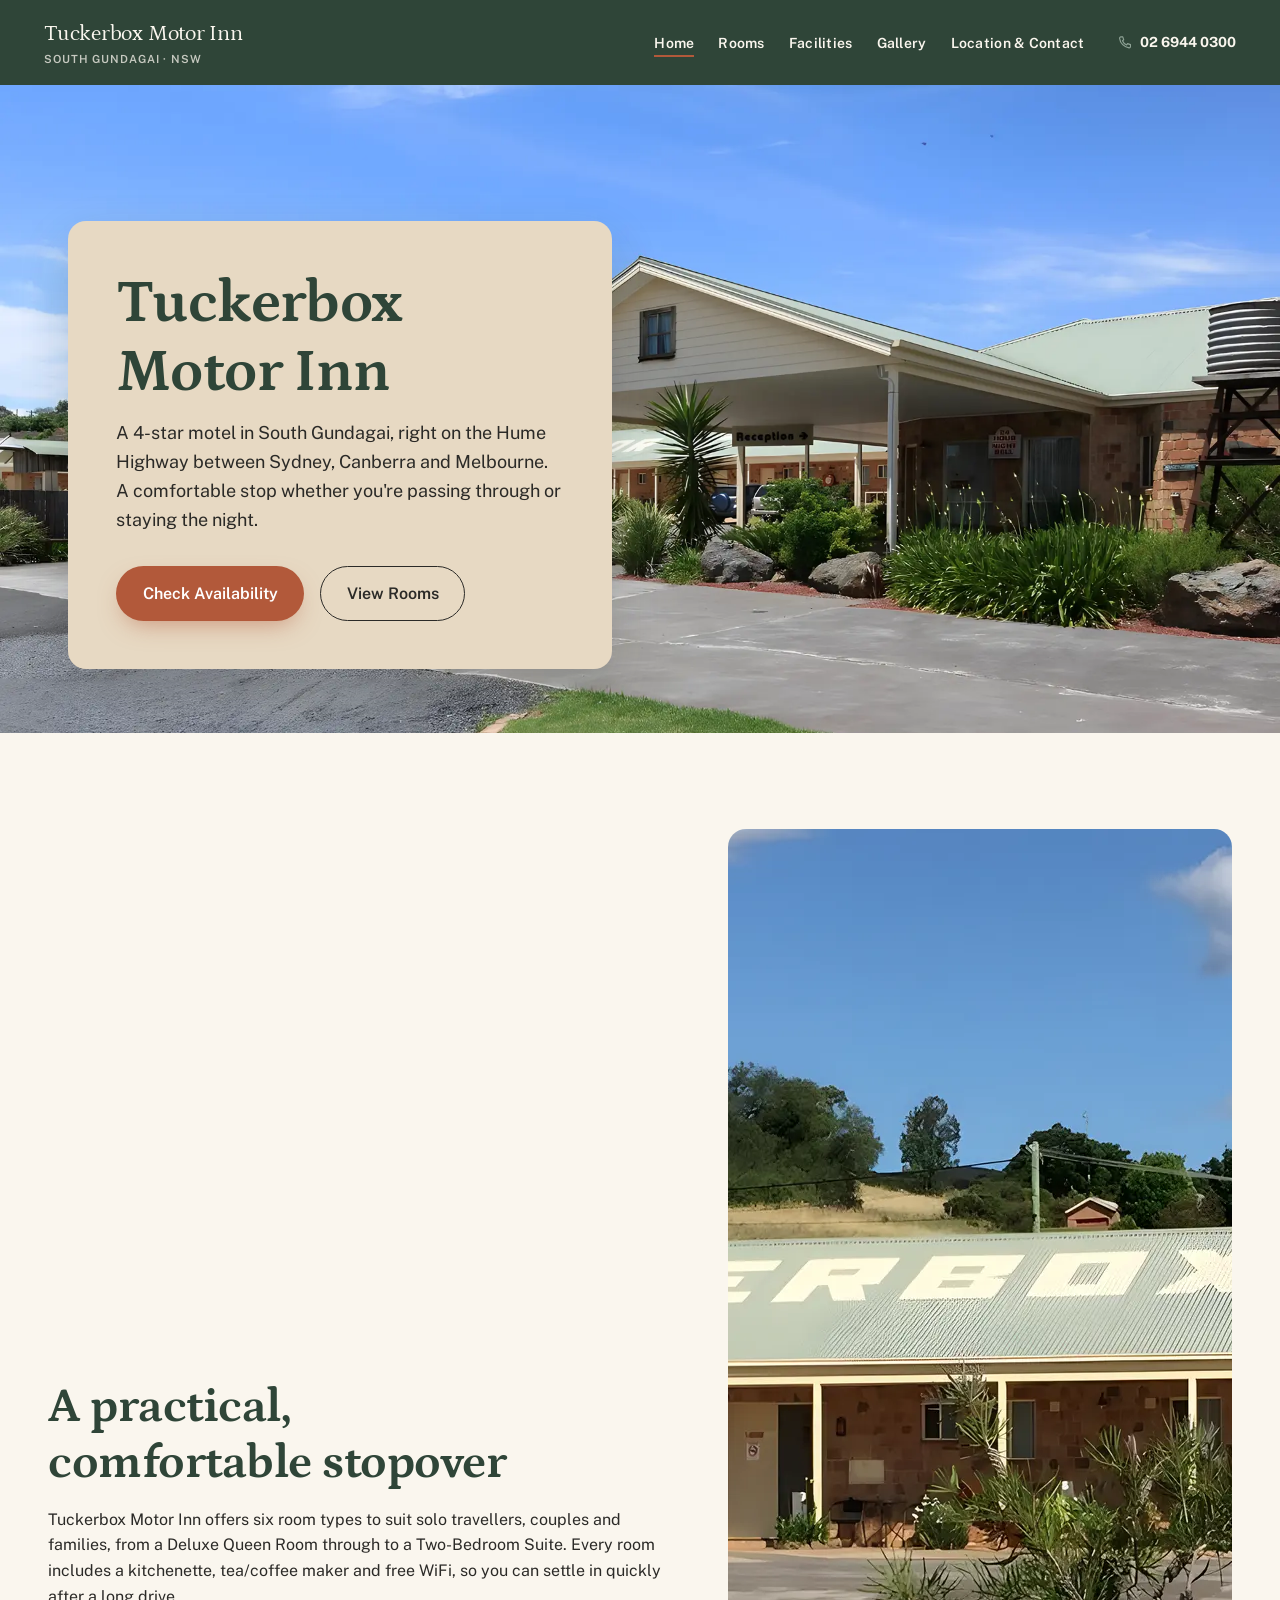
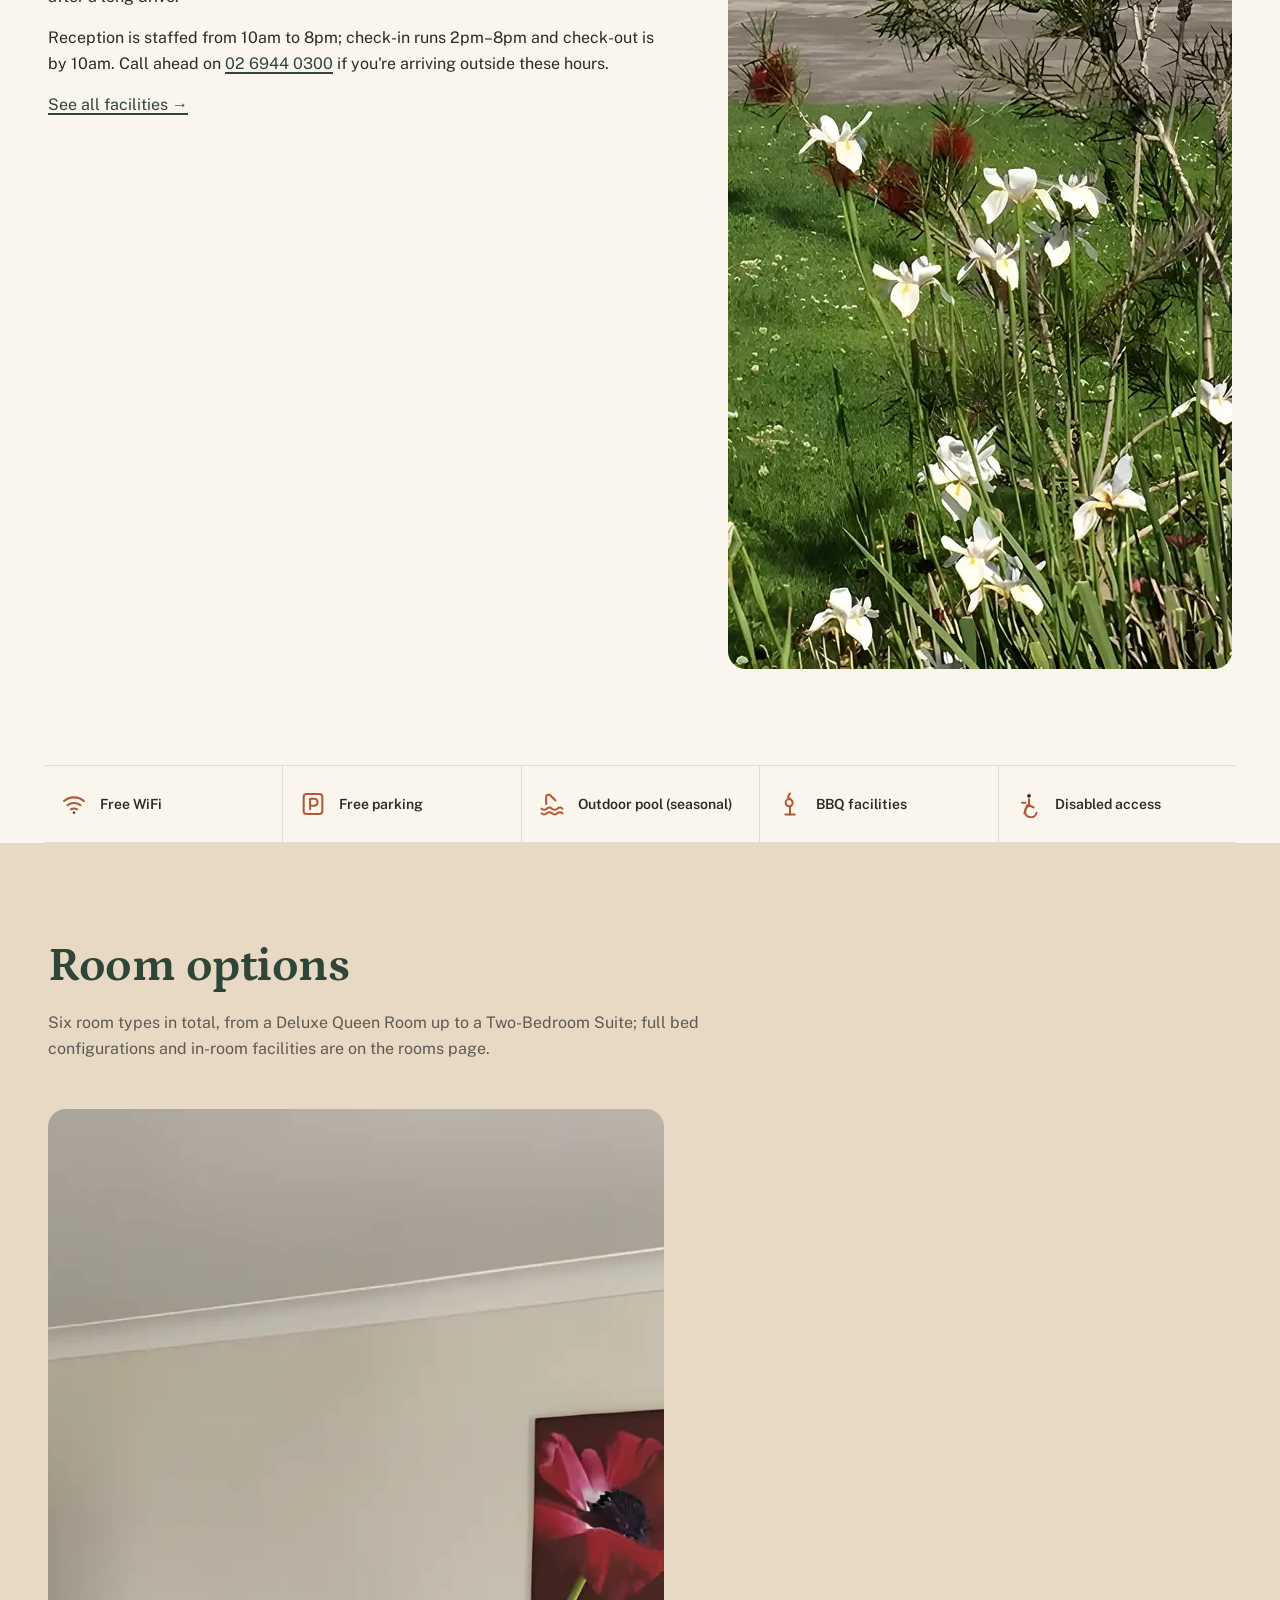
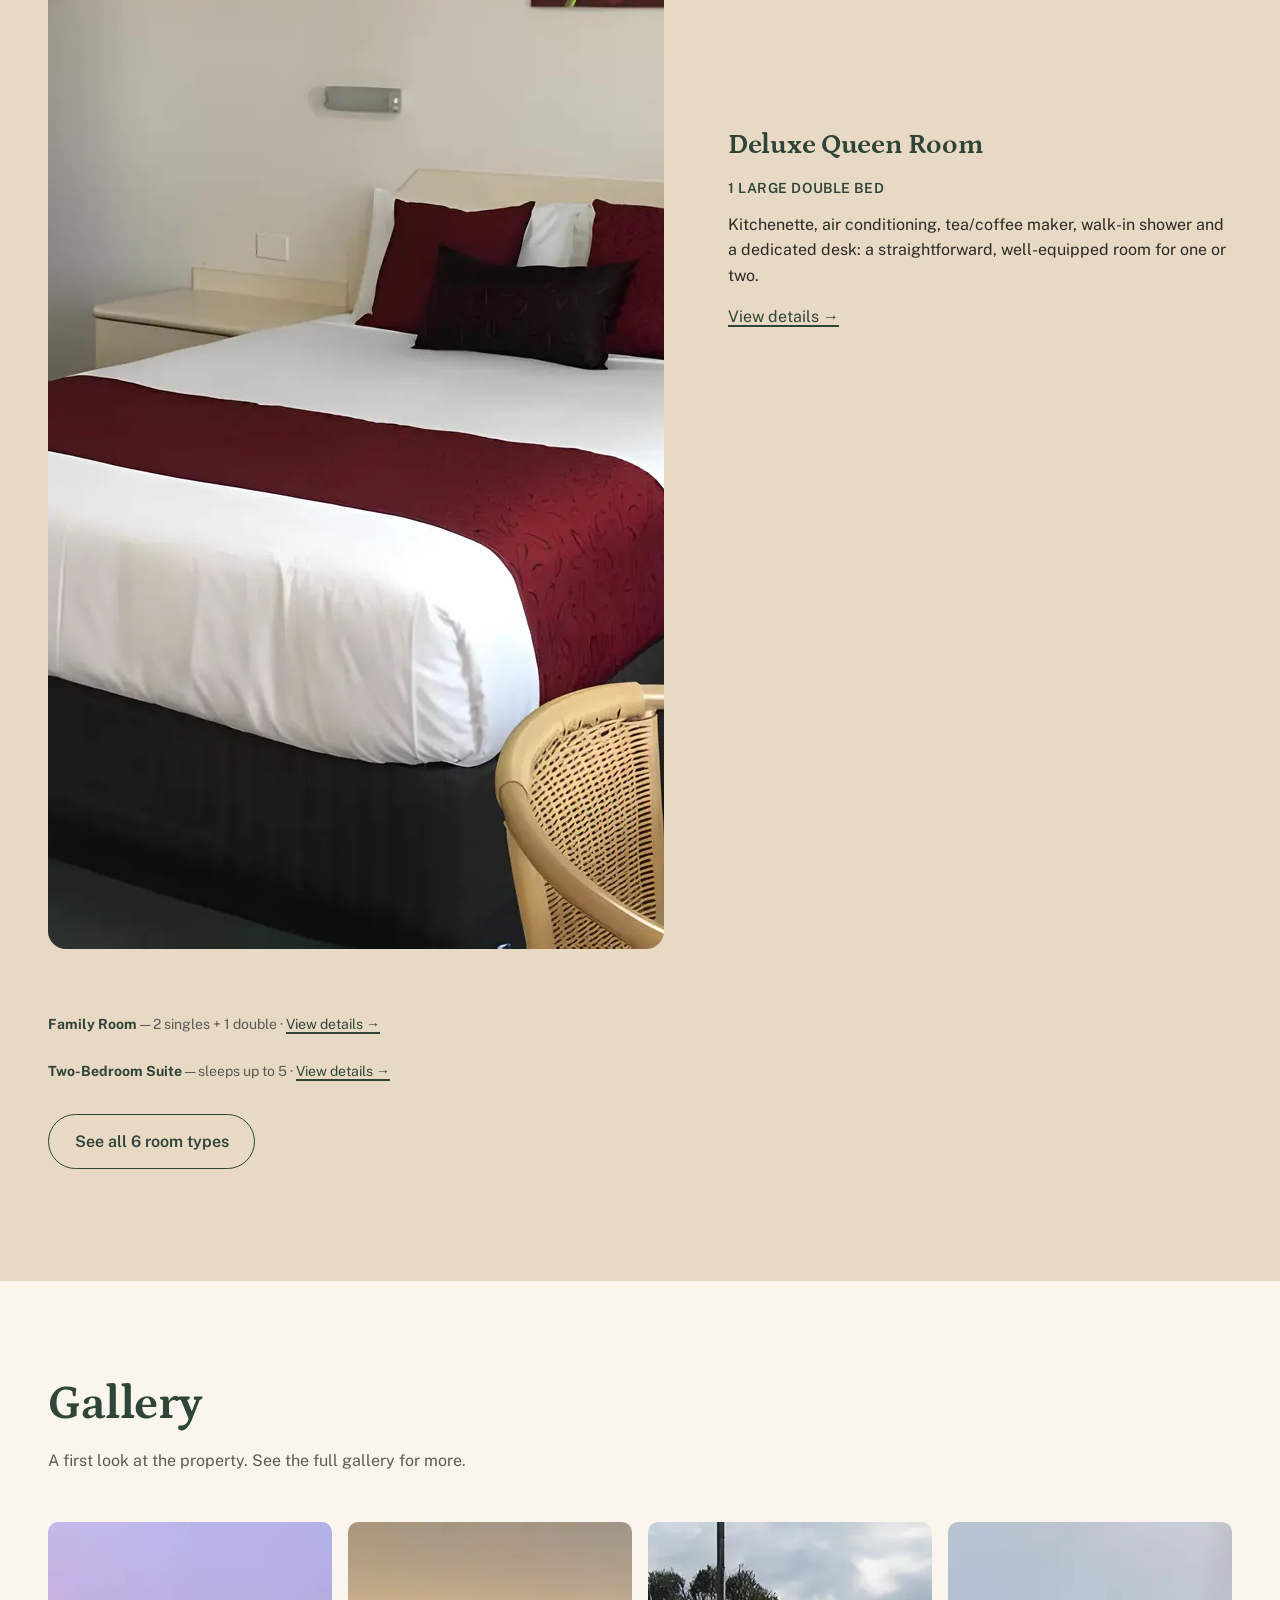
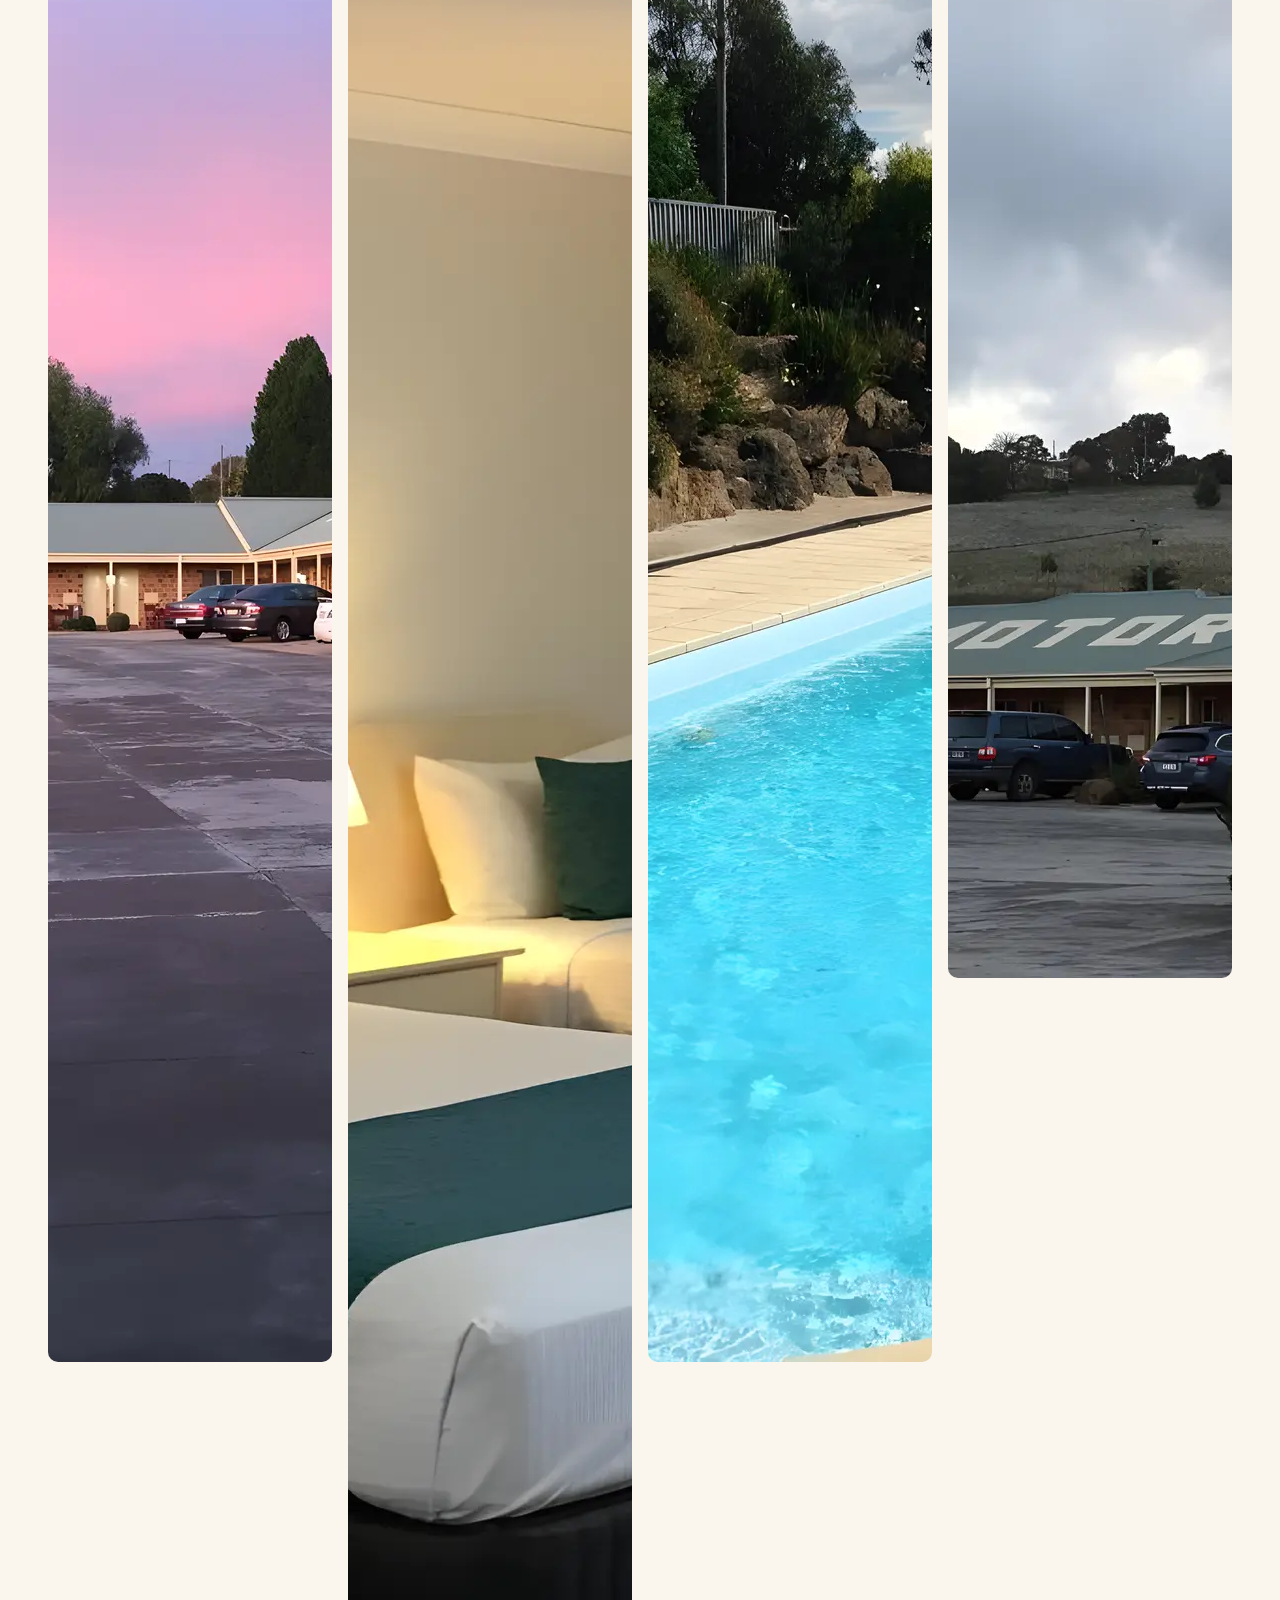
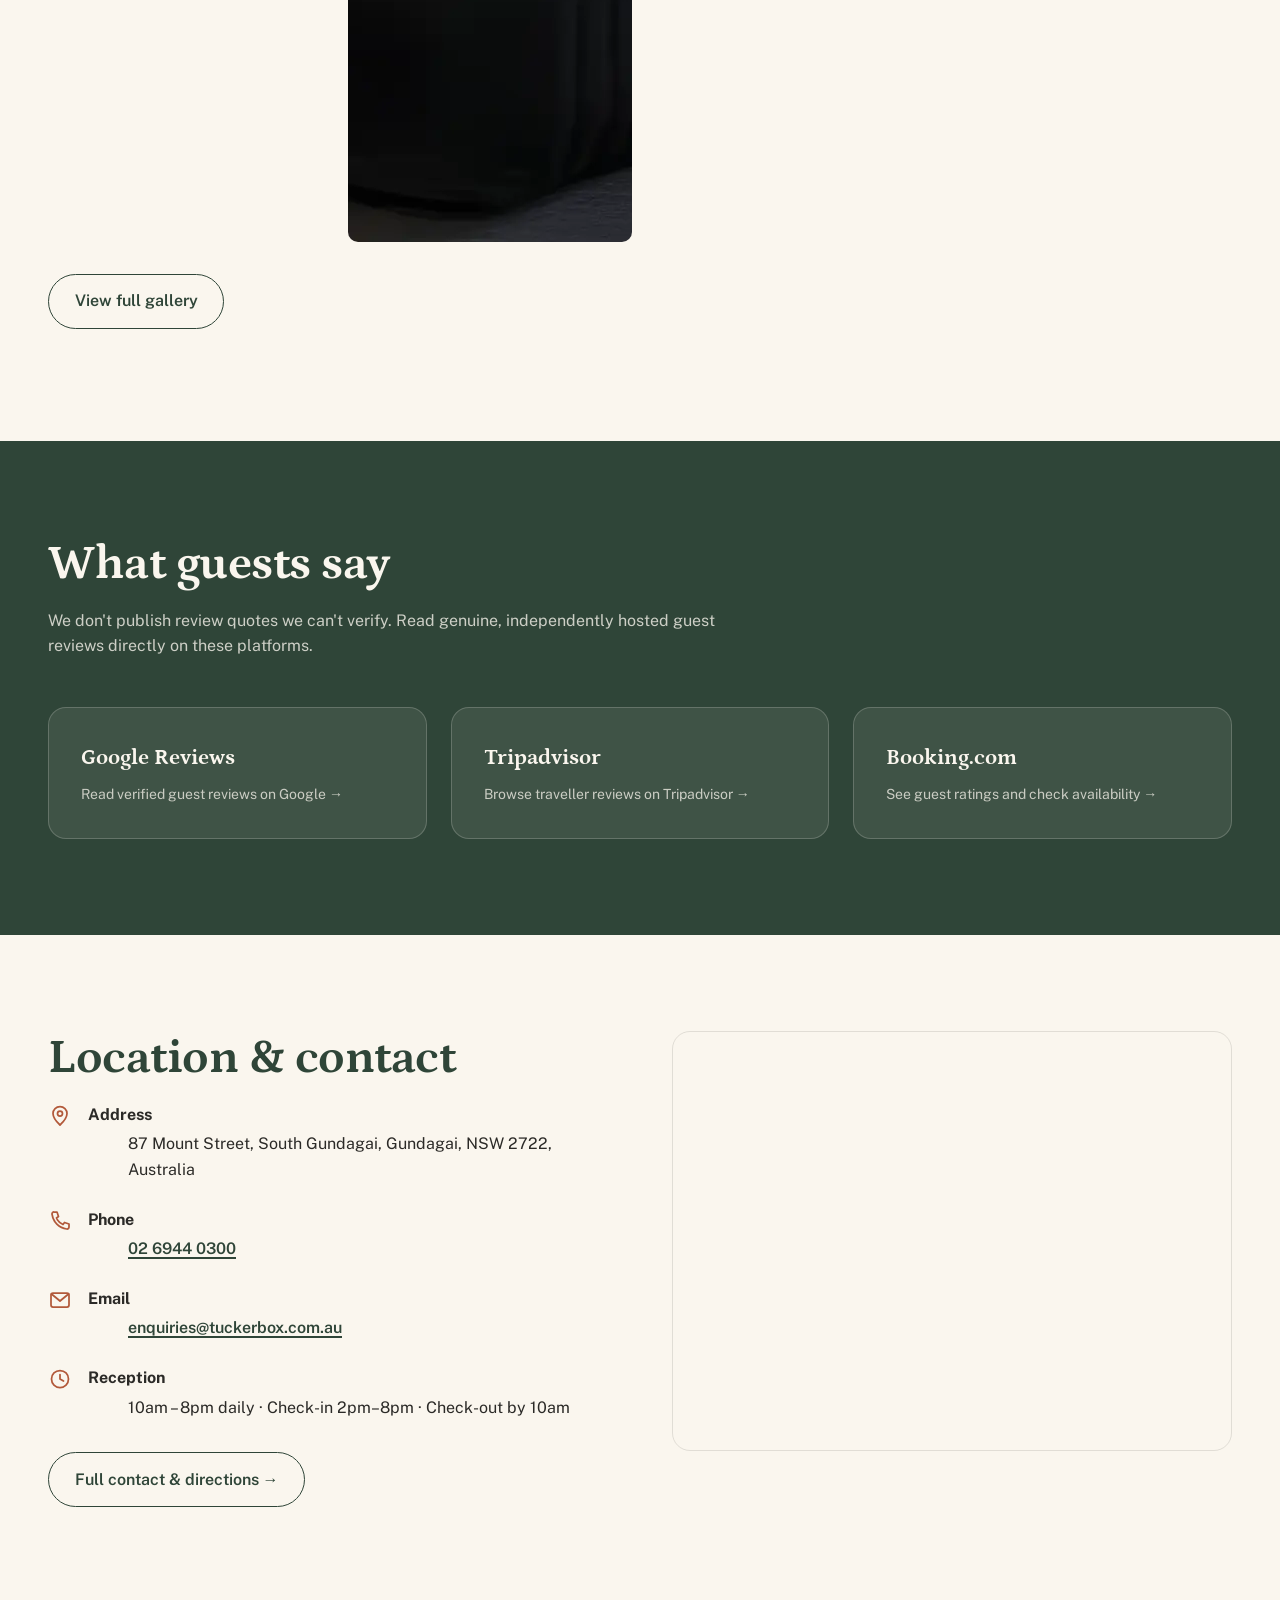
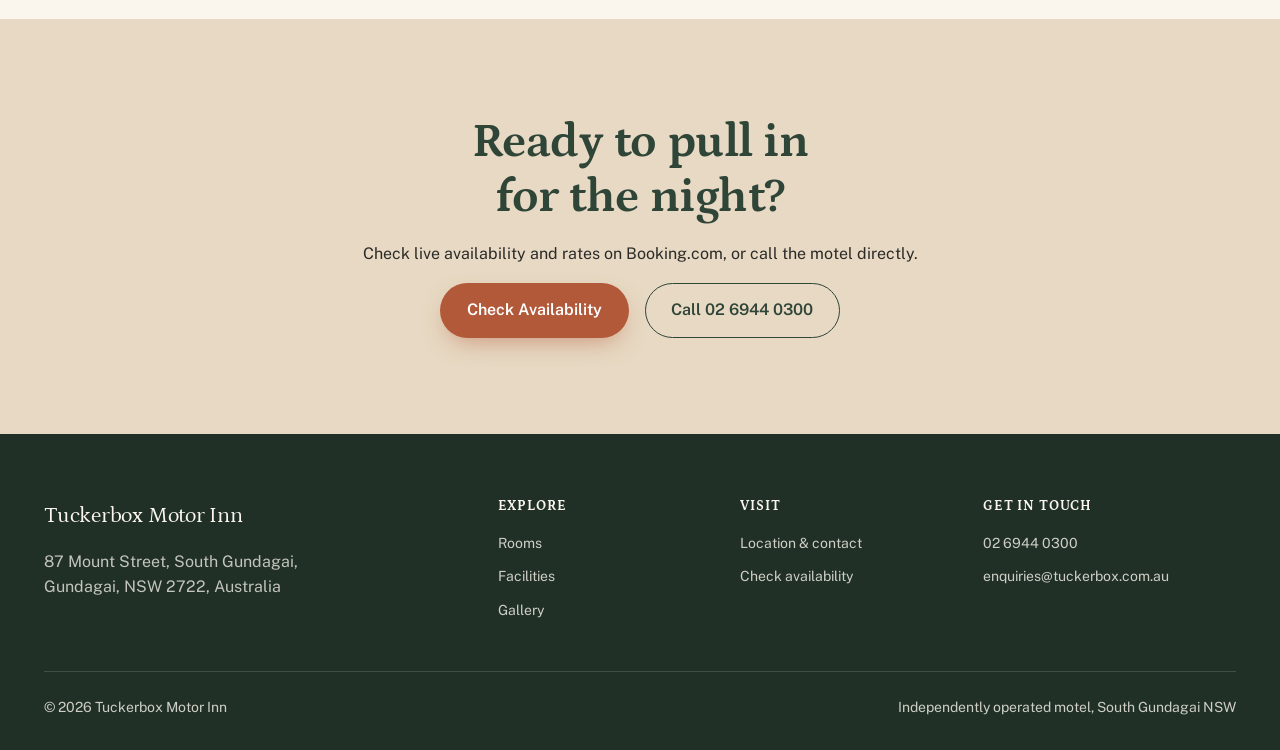
==== commit e398bd34: "Integrate real property photography and fix responsive overflow bugs Replace placeholder photos with" ====
--- a/index.html
+++ b/index.html
@@ -40,7 +40,7 @@
         <li><a href="gallery.html">Gallery</a></li>
         <li><a href="contact.html">Location &amp; Contact</a></li>
       </ul>
-      <a class="nav__phone" href="tel:0269440300"><svg><use href="#icon-phone"></use></svg> 02 6944 0300</a>
+      <a class="nav__phone" href="tel:0269440300" aria-label="Call 02 6944 0300"><svg><use href="#icon-phone"></use></svg> <span class="nav__phone-text">02 6944 0300</span></a>
       <button class="nav-toggle" type="button" aria-label="Open menu" aria-expanded="false">
         <svg><use href="#icon-menu"></use></svg>
       </button>
@@ -52,9 +52,7 @@
 
   <section class="hero">
     <div class="hero__media">
-      <div class="photo-placeholder" style="height:100%">
-        <span class="photo-placeholder__tag"><svg width="18" height="18"><use href="#icon-camera"></use></svg> Placeholder — exterior photo of Tuckerbox Motor Inn pending</span>
-      </div>
+      <img class="photo photo--fill" src="assets/photos/exterior-reception.webp" alt="Tuckerbox Motor Inn exterior, reception entrance and covered carport" width="1920" height="1112" loading="eager" fetchpriority="high">
     </div>
     <div class="container">
       <div class="hero__panel">
@@ -77,9 +75,7 @@
         <a class="btn--ghost" href="facilities.html">See all facilities →</a>
       </div>
       <div class="split__media">
-        <div class="photo-placeholder photo-placeholder--ratio-4-3">
-          <span class="photo-placeholder__tag"><svg width="18" height="18"><use href="#icon-camera"></use></svg> Placeholder — street view / signage photo pending</span>
-        </div>
+        <img class="photo photo--ratio-4-3" style="border-radius:var(--radius-lg)" src="assets/photos/exterior-signage.webp" alt="Tuckerbox Motor Inn signage on the motel roof, with native garden in the foreground" width="1920" height="1440" loading="lazy">
       </div>
     </div>
   </section>
@@ -102,9 +98,7 @@
       </div>
       <div class="split">
         <div class="split__media">
-          <div class="photo-placeholder photo-placeholder--ratio-4-3">
-            <span class="photo-placeholder__tag"><svg width="16" height="16"><use href="#icon-camera"></use></svg> Photo pending — Deluxe Queen Room</span>
-          </div>
+          <img class="photo photo--ratio-4-3" style="border-radius:var(--radius-lg)" src="assets/photos/room-deluxe-queen.webp" alt="Deluxe Queen Room at Tuckerbox Motor Inn, with a double bed and work desk" width="1920" height="1440" loading="lazy">
         </div>
         <div>
           <h3>Deluxe Queen Room</h3>
@@ -136,10 +130,10 @@
         <p>A first look at the property. See the full gallery for more.</p>
       </div>
       <div class="gallery-grid">
-        <a href="gallery.html"><div class="photo-placeholder" style="aspect-ratio:4/3"><span class="photo-placeholder__tag"><svg width="16" height="16"><use href="#icon-camera"></use></svg> Exterior</span></div></a>
-        <a href="gallery.html"><div class="photo-placeholder" style="aspect-ratio:4/3"><span class="photo-placeholder__tag"><svg width="16" height="16"><use href="#icon-camera"></use></svg> Rooms</span></div></a>
-        <a href="gallery.html"><div class="photo-placeholder" style="aspect-ratio:4/3"><span class="photo-placeholder__tag"><svg width="16" height="16"><use href="#icon-camera"></use></svg> Pool</span></div></a>
-        <a href="gallery.html"><div class="photo-placeholder" style="aspect-ratio:4/3"><span class="photo-placeholder__tag"><svg width="16" height="16"><use href="#icon-camera"></use></svg> Grounds</span></div></a>
+        <a href="gallery.html"><img class="photo" style="aspect-ratio:4/3;border-radius:var(--radius-md)" src="assets/photos/exterior-twilight.webp" alt="Tuckerbox Motor Inn at dusk" width="1920" height="1440" loading="lazy"></a>
+        <a href="gallery.html"><img class="photo" style="aspect-ratio:4/3;border-radius:var(--radius-md)" src="assets/photos/room-twin.webp" alt="Twin Room at Tuckerbox Motor Inn" width="1920" height="1920" loading="lazy"></a>
+        <a href="gallery.html"><img class="photo" style="aspect-ratio:4/3;border-radius:var(--radius-md)" src="assets/photos/pool.webp" alt="Outdoor swimming pool at Tuckerbox Motor Inn" width="1920" height="1440" loading="lazy"></a>
+        <a href="gallery.html"><img class="photo" style="aspect-ratio:4/3;border-radius:var(--radius-md)" src="assets/photos/exterior-grounds.webp" alt="Tuckerbox Motor Inn grounds and car park" width="1920" height="1056" loading="lazy"></a>
       </div>
       <p style="margin-top:var(--space-6)"><a class="btn btn--outline" href="gallery.html">View full gallery</a></p>
     </div>
--- a/css/styles.css
+++ b/css/styles.css
@@ -217,6 +217,11 @@
 }
 .nav__phone svg { width: 1.1em; height: 1.1em; stroke: var(--color-eucalyptus); }
 
+@media (max-width: 420px) {
+  .nav__phone { padding: var(--space-2); margin: calc(var(--space-2) * -1); }
+  .nav__phone-text { display: none; }
+}
+
 .nav-toggle {
   display: none;
   background: none;
@@ -324,6 +329,17 @@
 }
 .photo-placeholder__tag svg { width: 1.1em; height: 1.1em; flex-shrink: 0; }
 
+.photo {
+  display: block;
+  width: 100%;
+  object-fit: cover;
+}
+.photo--fill { height: 100%; }
+.photo--ratio-16-9 { aspect-ratio: 16 / 9; }
+.photo--ratio-4-3 { aspect-ratio: 4 / 3; }
+.photo--ratio-1-1 { aspect-ratio: 1 / 1; }
+.photo--ratio-3-4 { aspect-ratio: 3 / 4; }
+
 .photo-placeholder--ratio-16-9 { aspect-ratio: 16 / 9; }
 .photo-placeholder--ratio-4-3 { aspect-ratio: 4 / 3; }
 .photo-placeholder--ratio-1-1 { aspect-ratio: 1 / 1; }
@@ -436,7 +452,7 @@
 
 .facility-groups {
   display: grid;
-  grid-template-columns: repeat(auto-fit, minmax(280px, 1fr));
+  grid-template-columns: repeat(auto-fit, minmax(min(280px, 100%), 1fr));
   gap: var(--space-7) var(--space-8);
 }
 
@@ -516,7 +532,8 @@
   max-width: min(900px, 90vw);
   width: 100%;
 }
-.lightbox__figure .photo-placeholder { aspect-ratio: 16/10; border-radius: var(--radius-md); }
+.lightbox__figure .photo-placeholder,
+.lightbox__figure img { aspect-ratio: 16/10; border-radius: var(--radius-md); width: 100%; object-fit: cover; }
 .lightbox__caption {
   color: var(--color-ivory);
   margin-top: var(--space-4);
@@ -579,19 +596,23 @@
 
 .contact-grid {
   display: grid;
-  grid-template-columns: 1fr 1fr;
+  grid-template-columns: minmax(0, 1fr) minmax(0, 1fr);
   gap: var(--space-8);
 }
-@media (max-width: 860px) { .contact-grid { grid-template-columns: 1fr; } }
+.contact-grid > * { min-width: 0; }
+@media (max-width: 860px) { .contact-grid { grid-template-columns: minmax(0, 1fr); } }
 
 .contact-list {
   list-style: none;
   margin: 0;
   padding: 0;
   display: grid;
+  grid-template-columns: minmax(0, 1fr);
   gap: var(--space-5);
 }
-.contact-list li { display: flex; gap: var(--space-4); align-items: flex-start; }
+.contact-list li { display: flex; gap: var(--space-4); align-items: flex-start; min-width: 0; }
+.contact-list li > div { min-width: 0; flex: 1; }
+.contact-list dd { overflow-wrap: break-word; }
 .contact-list svg { width: 24px; height: 24px; stroke: var(--color-clay); flex-shrink: 0; margin-top: 2px; }
 .contact-list dt { font-weight: 700; margin-bottom: var(--space-1); }
 .contact-list a { font-weight: 600; }
@@ -621,10 +642,12 @@
   padding-bottom: var(--space-7);
   border-bottom: 1px solid rgba(250, 246, 238, 0.15);
 }
-@media (max-width: 760px) { .footer-grid { grid-template-columns: 1fr 1fr; } }
+.footer-grid > div { min-width: 0; }
+@media (max-width: 760px) { .footer-grid { grid-template-columns: minmax(0, 1fr) minmax(0, 1fr); } }
+@media (max-width: 480px) { .footer-grid { grid-template-columns: minmax(0, 1fr); } }
 
 .footer-grid ul { list-style: none; margin: 0; padding: 0; display: grid; gap: var(--space-2); }
-.footer-grid ul a { text-decoration: none; font-size: var(--fs-sm); color: rgba(250, 246, 238, 0.8); }
+.footer-grid ul a { text-decoration: none; font-size: var(--fs-sm); color: rgba(250, 246, 238, 0.8); overflow-wrap: anywhere; }
 .footer-grid ul a:hover { color: var(--color-ivory); }
 
 .footer-bottom {
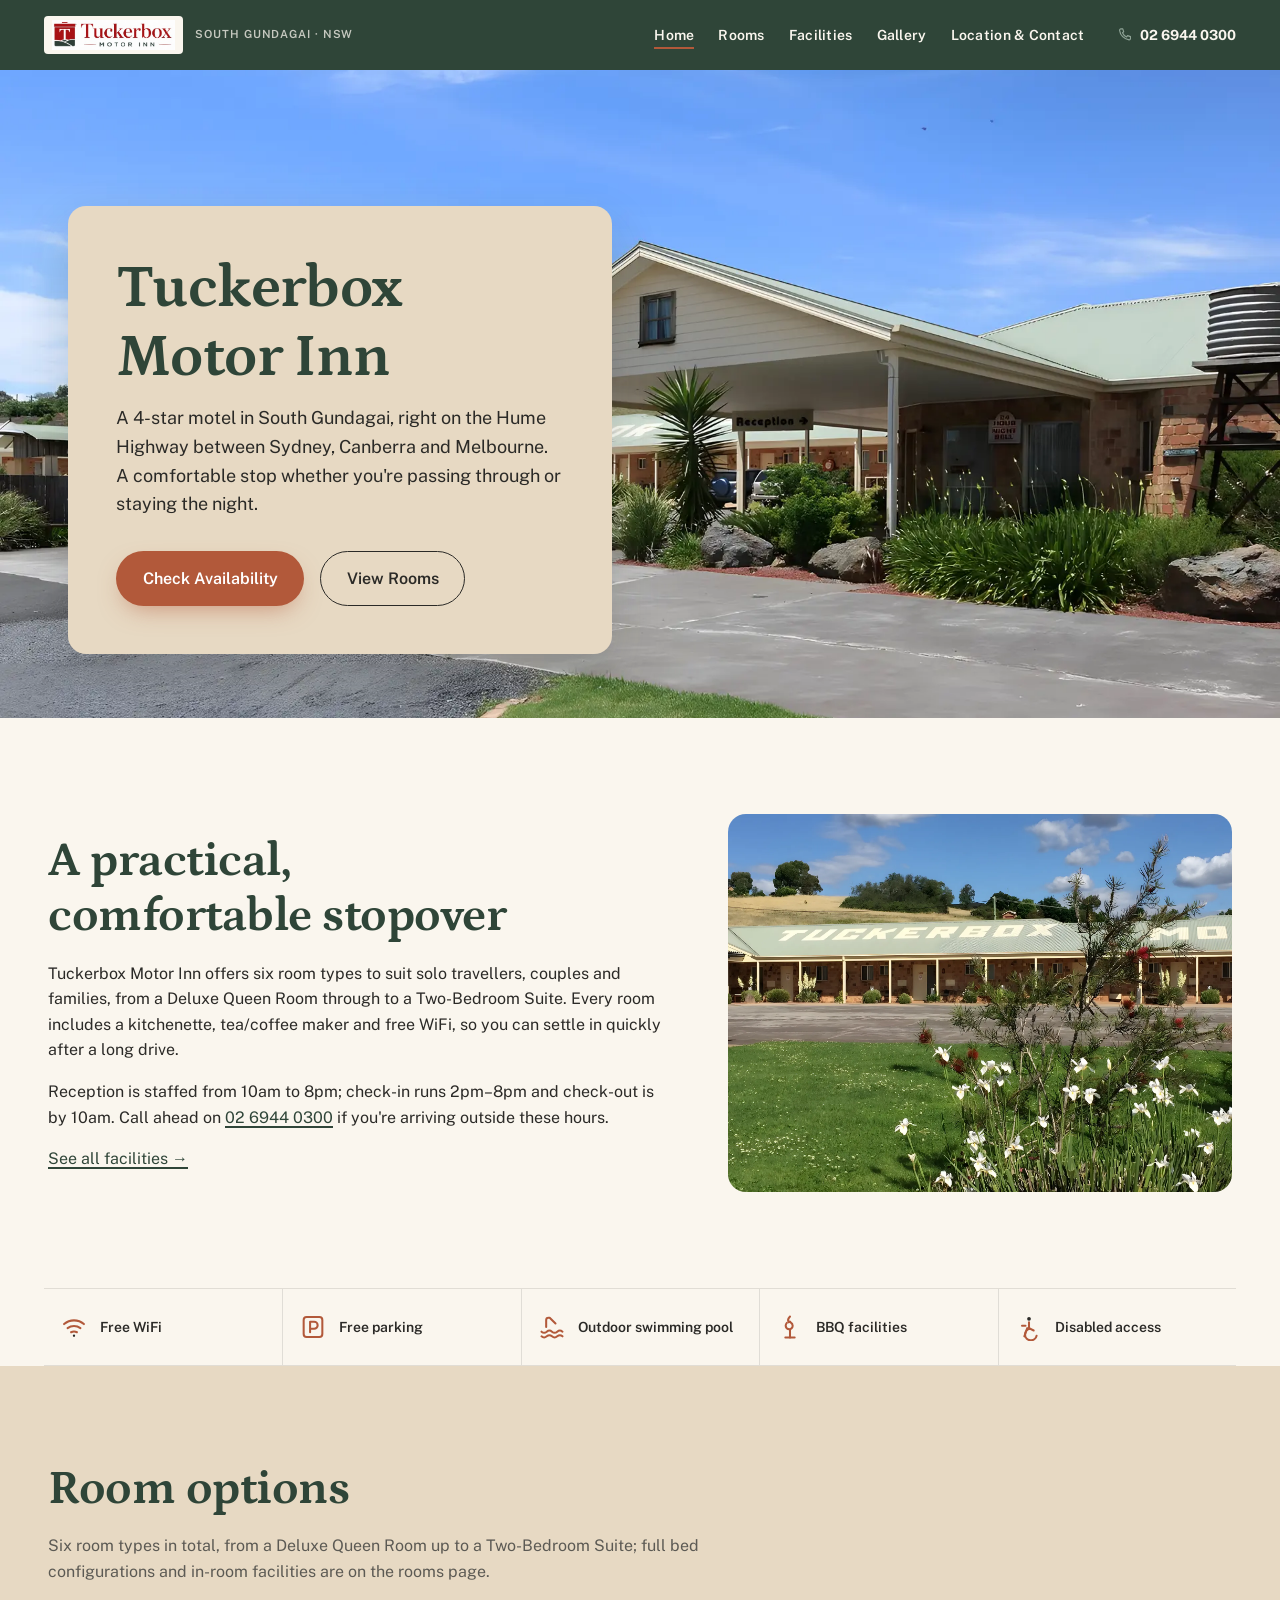
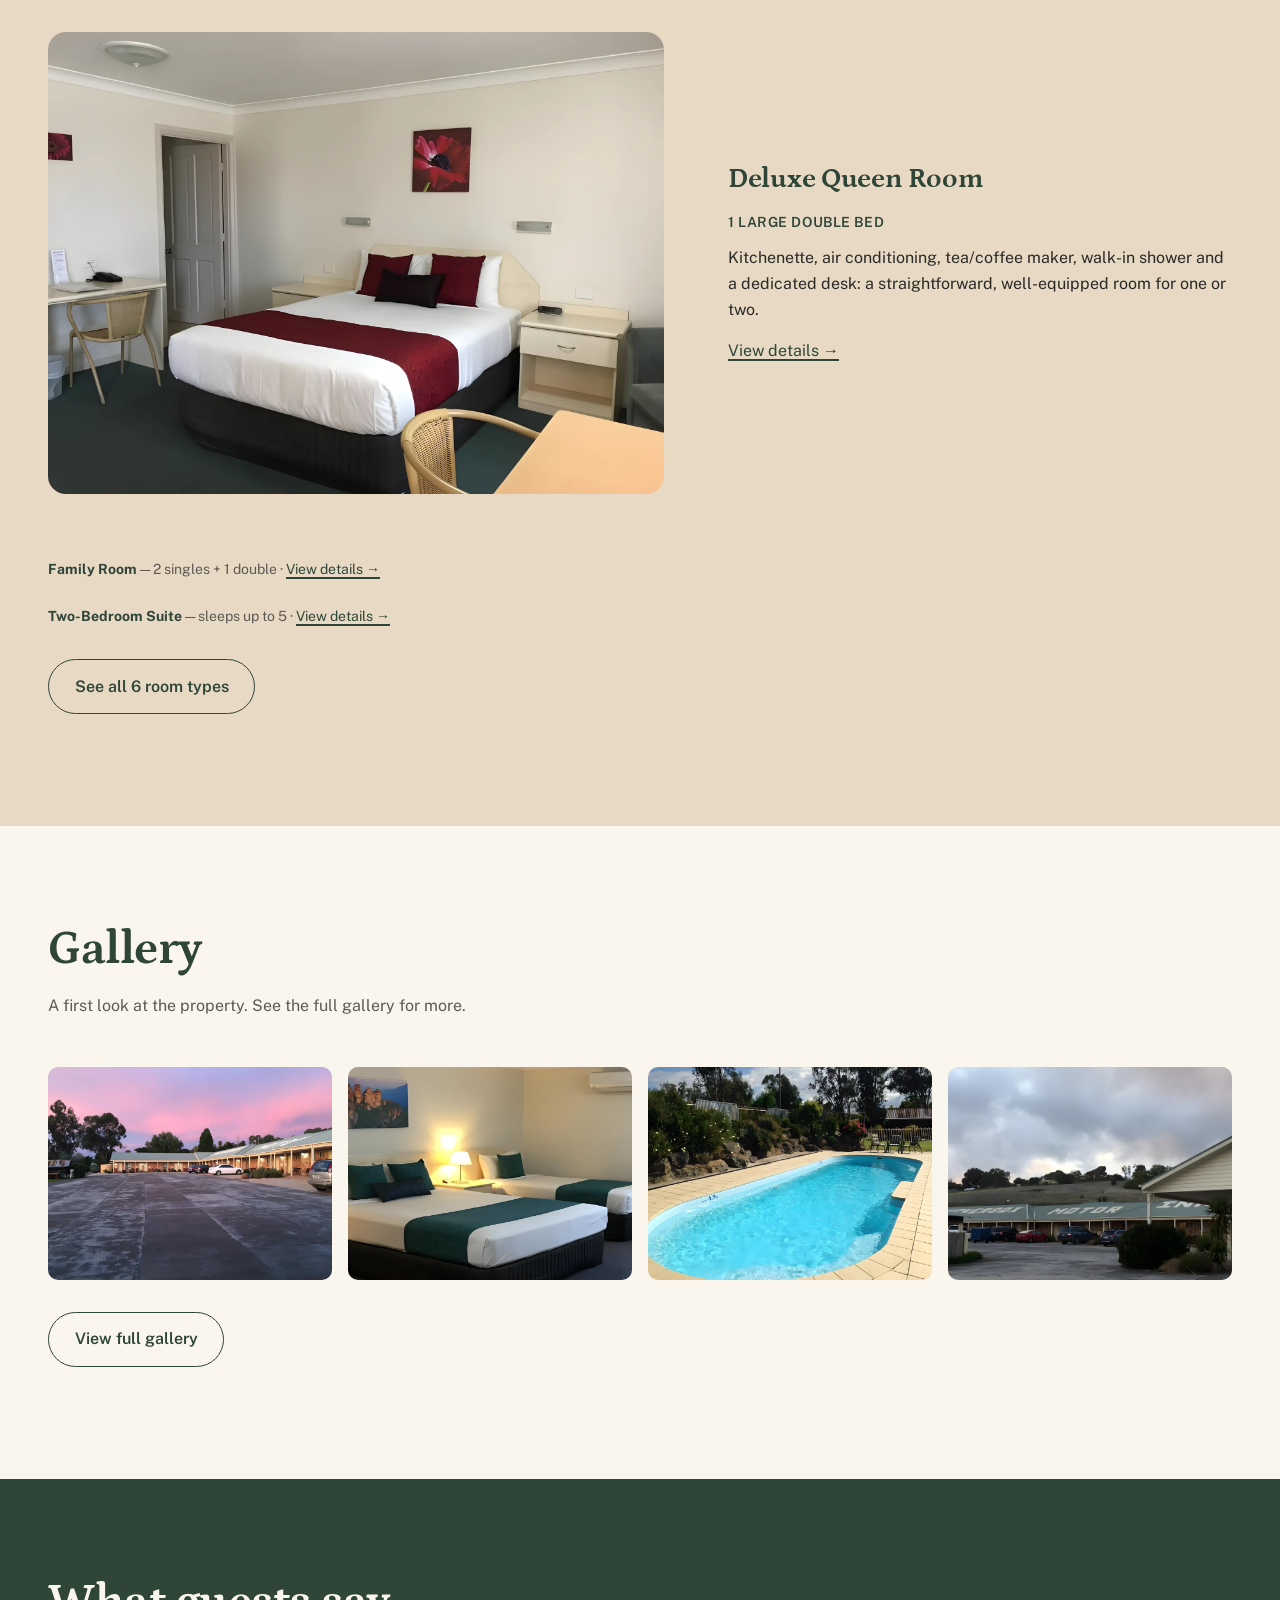
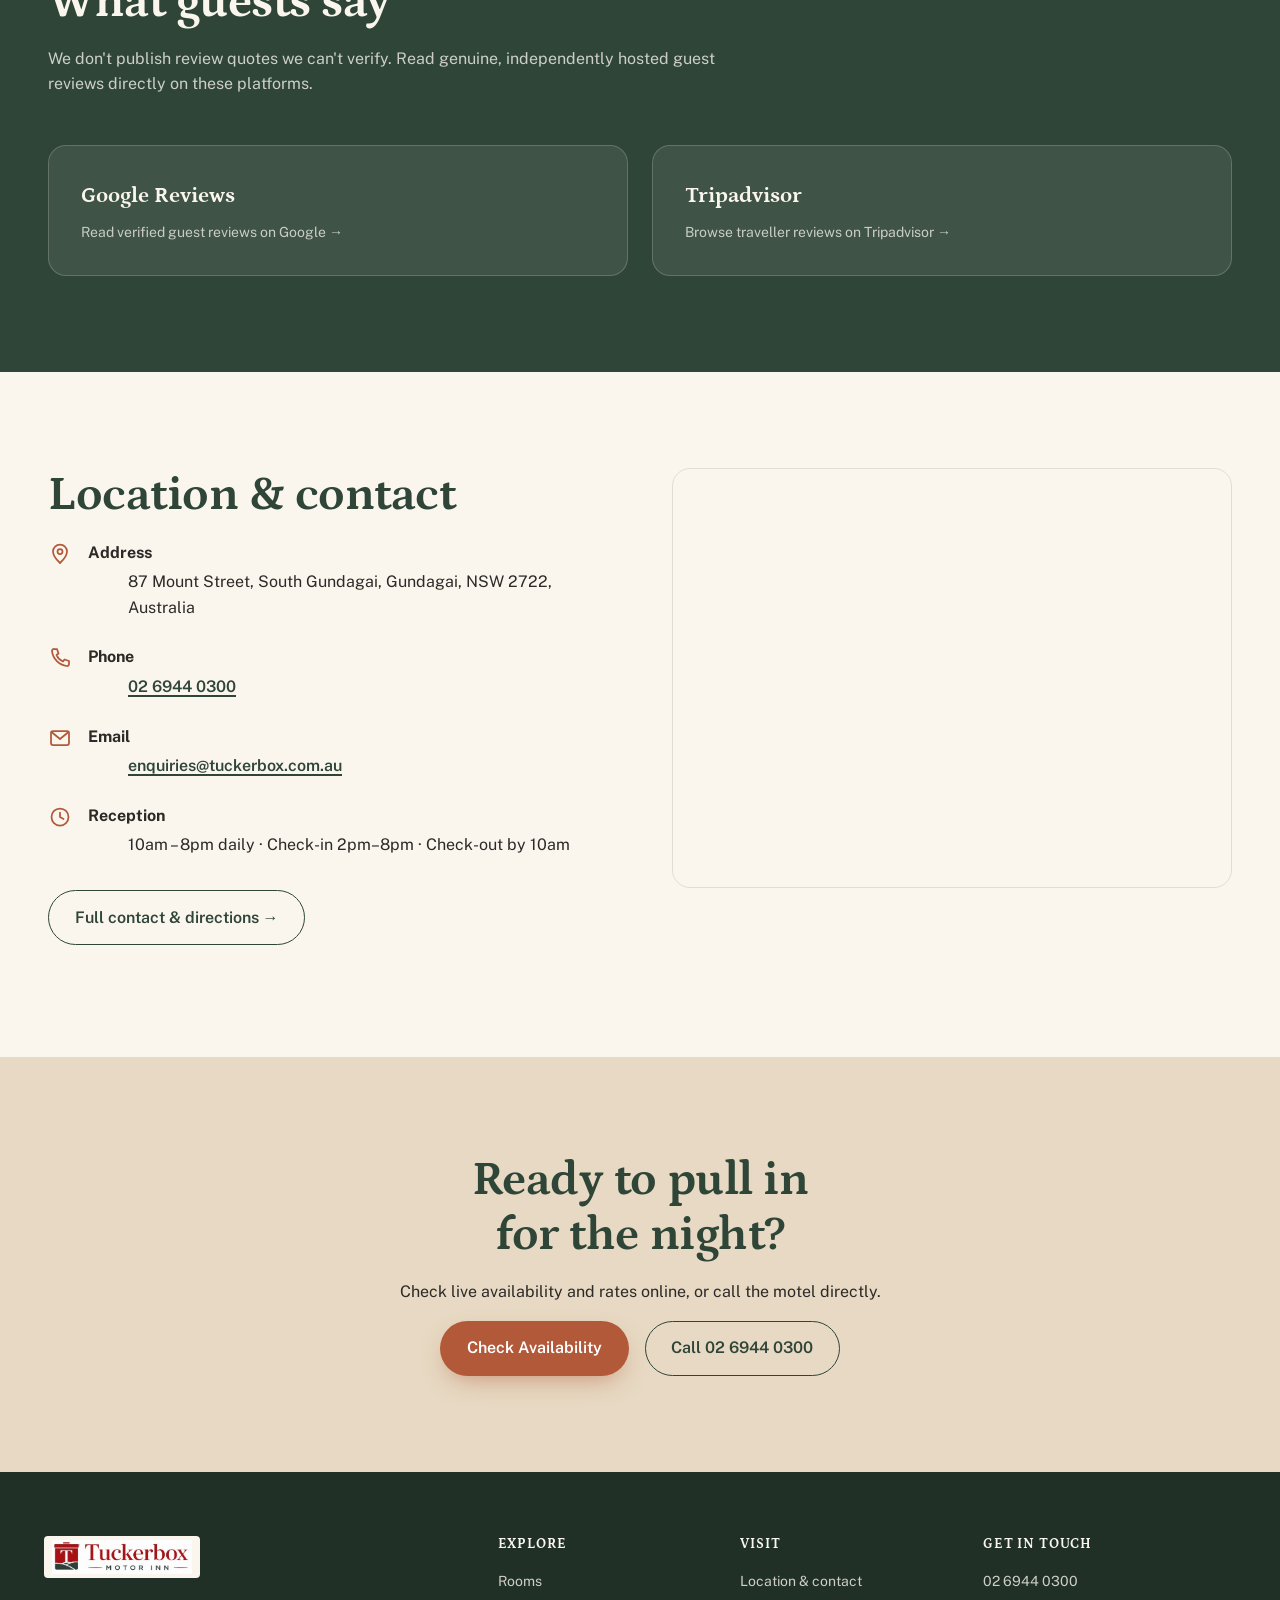
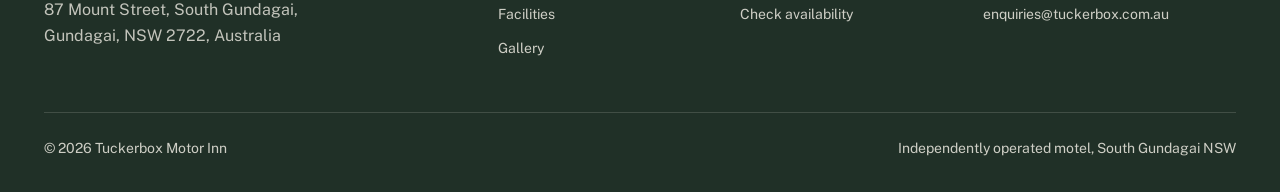
==== commit 4c59039d: "Correct booking engine to Bookings247 and add the real logo Critical correction: the official site's" ====
--- a/index.html
+++ b/index.html
@@ -31,7 +31,7 @@
 
 <header class="site-header">
   <div class="container site-header__bar">
-    <a class="logo" href="index.html">Tuckerbox Motor Inn<small>South Gundagai · NSW</small></a>
+    <a class="logo" href="index.html"><span class="logo__mark"><img src="assets/brand/tuckerbox-logo.jpg" alt="Tuckerbox Motor Inn" width="399" height="97"></span><small>South Gundagai &middot; NSW</small></a>
     <nav class="nav" aria-label="Primary">
       <ul class="nav__links">
         <li><a href="index.html" aria-current="page">Home</a></li>
@@ -59,7 +59,7 @@
         <h1>Tuckerbox Motor Inn</h1>
         <p class="lead">A 4-star motel in South Gundagai, right on the Hume Highway between Sydney, Canberra and Melbourne. A comfortable stop whether you're passing through or staying the night.</p>
         <div class="hero__actions">
-          <a class="btn btn--primary" href="https://www.booking.com/Share-xRc6vJ" target="_blank" rel="noopener">Check Availability</a>
+          <a class="btn btn--primary" href="https://bookings247.com.au/booking2/booknow.php?property_id=3658" target="_blank" rel="noopener">Check Availability</a>
           <a class="btn btn--outline" href="accommodation.html">View Rooms</a>
         </div>
       </div>
@@ -84,7 +84,7 @@
     <div class="facts-strip reveal">
       <div class="facts-strip__item"><svg width="28" height="28"><use href="#icon-wifi"></use></svg><span>Free WiFi</span></div>
       <div class="facts-strip__item"><svg width="28" height="28"><use href="#icon-parking"></use></svg><span>Free parking</span></div>
-      <div class="facts-strip__item"><svg width="28" height="28"><use href="#icon-pool"></use></svg><span>Outdoor pool (seasonal)</span></div>
+      <div class="facts-strip__item"><svg width="28" height="28"><use href="#icon-pool"></use></svg><span>Outdoor swimming pool</span></div>
       <div class="facts-strip__item"><svg width="28" height="28"><use href="#icon-bbq"></use></svg><span>BBQ facilities</span></div>
       <div class="facts-strip__item"><svg width="28" height="28"><use href="#icon-accessible"></use></svg><span>Disabled access</span></div>
     </div>
@@ -154,10 +154,6 @@
           <strong>Tripadvisor</strong>
           <span>Browse traveller reviews on Tripadvisor →</span>
         </a>
-        <a class="review-link" href="https://www.booking.com/Share-xRc6vJ" target="_blank" rel="noopener">
-          <strong>Booking.com</strong>
-          <span>See guest ratings and check availability →</span>
-        </a>
       </div>
     </div>
   </section>
@@ -200,9 +196,9 @@
   <section class="section section--sandstone">
     <div class="container center-cta">
       <h2>Ready to pull in for the night?</h2>
-      <p>Check live availability and rates on Booking.com, or call the motel directly.</p>
+      <p>Check live availability and rates online, or call the motel directly.</p>
       <div class="hero__actions" style="justify-content:center">
-        <a class="btn btn--primary" href="https://www.booking.com/Share-xRc6vJ" target="_blank" rel="noopener">Check Availability</a>
+        <a class="btn btn--primary" href="https://bookings247.com.au/booking2/booknow.php?property_id=3658" target="_blank" rel="noopener">Check Availability</a>
         <a class="btn btn--outline" href="tel:0269440300">Call 02 6944 0300</a>
       </div>
     </div>
@@ -214,7 +210,7 @@
   <div class="container">
     <div class="footer-grid">
       <div>
-        <a class="logo" href="index.html">Tuckerbox Motor Inn</a>
+        <a class="logo" href="index.html"><span class="logo__mark"><img src="assets/brand/tuckerbox-logo.jpg" alt="Tuckerbox Motor Inn" width="399" height="97"></span></a>
         <p style="margin-top:var(--space-4);max-width:32ch;color:rgba(250,246,238,0.75)">87 Mount Street, South Gundagai, Gundagai, NSW 2722, Australia</p>
       </div>
       <div>
@@ -229,7 +225,7 @@
         <h4>Visit</h4>
         <ul>
           <li><a href="contact.html">Location &amp; contact</a></li>
-          <li><a href="https://www.booking.com/Share-xRc6vJ" target="_blank" rel="noopener">Check availability</a></li>
+          <li><a href="https://bookings247.com.au/booking2/booknow.php?property_id=3658" target="_blank" rel="noopener">Check availability</a></li>
         </ul>
       </div>
       <div>
--- a/css/styles.css
+++ b/css/styles.css
@@ -19,7 +19,19 @@
   text-rendering: optimizeLegibility;
 }
 
-img, svg { max-width: 100%; display: block; }
+/* ---- Universal media reset ----
+   Keeps every image/video/svg/iframe inside its box, including inside
+   flex/grid containers. See the "flex/grid" note below for why min-width/
+   min-height matter as much as max-width here. */
+img, picture, video, canvas, svg, iframe, embed, object {
+  display: block;
+  max-width: 100%;
+  min-width: 0;
+  min-height: 0;
+}
+img, video {
+  height: auto;
+}
 
 h1, h2, h3, h4 {
   font-family: var(--font-display);
@@ -162,12 +174,25 @@
 }
 
 .logo {
+  display: inline-flex;
+  align-items: center;
+  gap: var(--space-3);
   font-family: var(--font-display);
   font-size: var(--fs-lg);
   color: var(--color-ivory);
   text-decoration: none;
   letter-spacing: -0.01em;
 }
+.logo__mark {
+  display: inline-flex;
+  align-items: center;
+  background: var(--color-ivory);
+  border-radius: var(--radius-sm);
+  padding: var(--space-1) var(--space-2);
+  line-height: 0;
+}
+.logo__mark img { display: block; height: 30px; width: auto; }
+.site-footer .logo__mark img { height: 34px; }
 .logo small {
   display: block;
   font-family: var(--font-body);
@@ -340,6 +365,17 @@
 .photo--ratio-1-1 { aspect-ratio: 1 / 1; }
 .photo--ratio-3-4 { aspect-ratio: 3 / 4; }
 
+/* Legacy fallback for aspect-ratio (pre-2021 browsers / no support):
+   wrap the media in <div class="ratio-fallback" style="--ratio:56.25%">
+   so it still holds its box via the classic padding-top trick. Not needed
+   by any current page on this site (aspect-ratio has full support in our
+   target browsers) — kept here for future-proofing only. */
+.ratio-fallback { position: relative; width: 100%; overflow: hidden; }
+.ratio-fallback::before { content: ""; display: block; padding-top: var(--ratio, 56.25%); }
+.ratio-fallback > img, .ratio-fallback > video, .ratio-fallback > iframe {
+  position: absolute; inset: 0; width: 100%; height: 100%; object-fit: cover;
+}
+
 .photo-placeholder--ratio-16-9 { aspect-ratio: 16 / 9; }
 .photo-placeholder--ratio-4-3 { aspect-ratio: 4 / 3; }
 .photo-placeholder--ratio-1-1 { aspect-ratio: 1 / 1; }
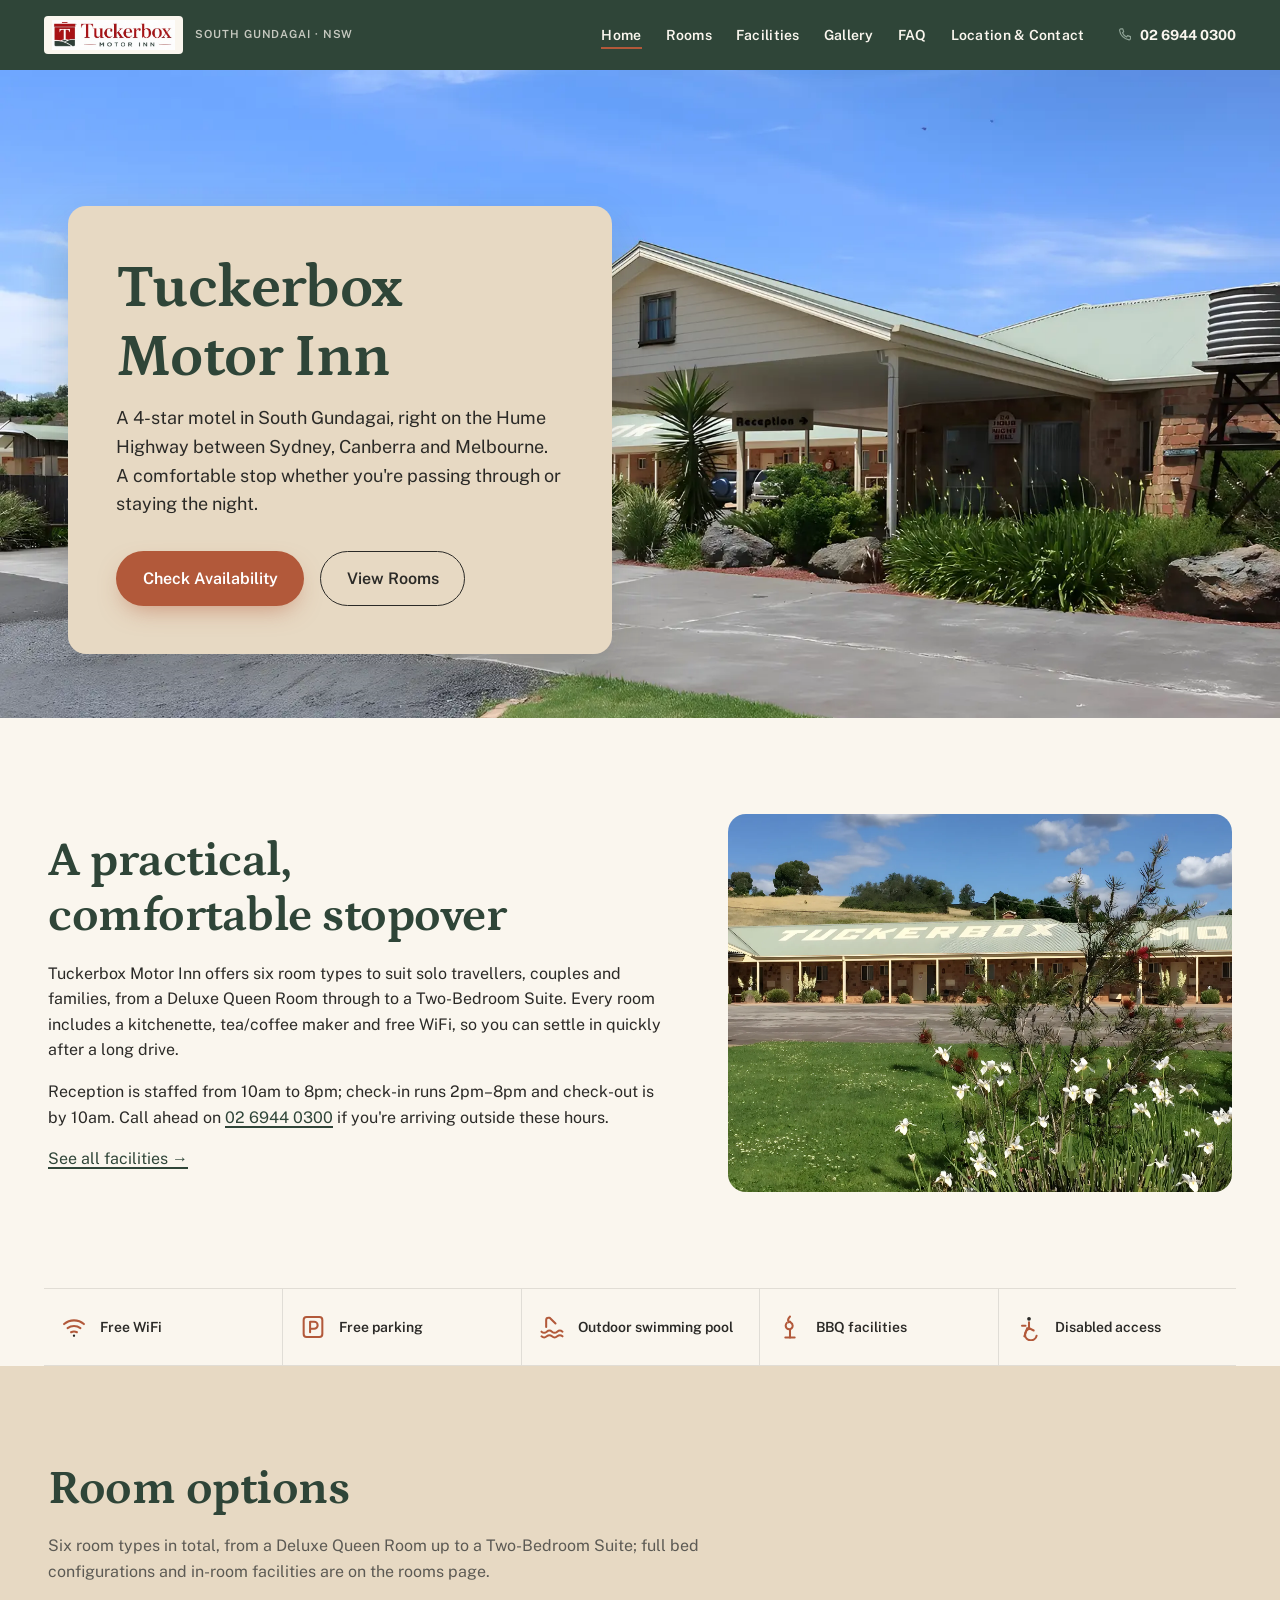
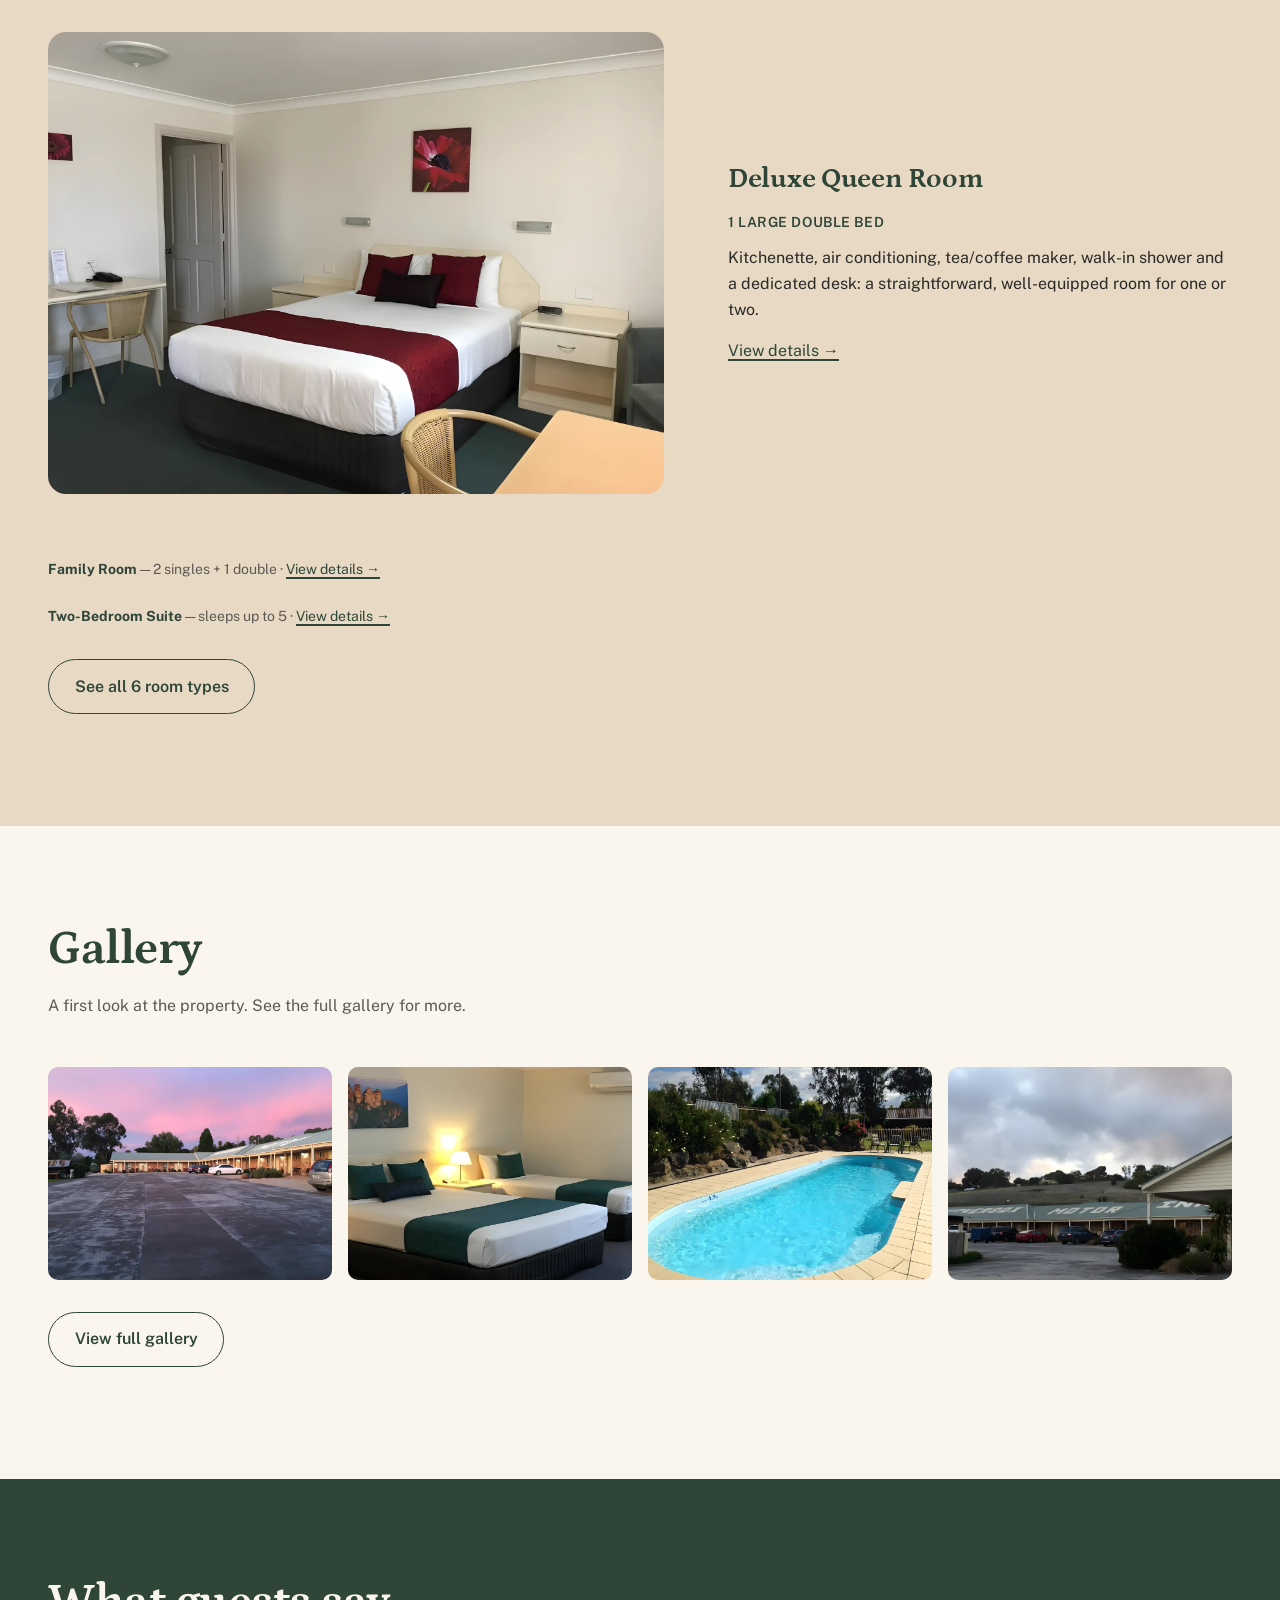
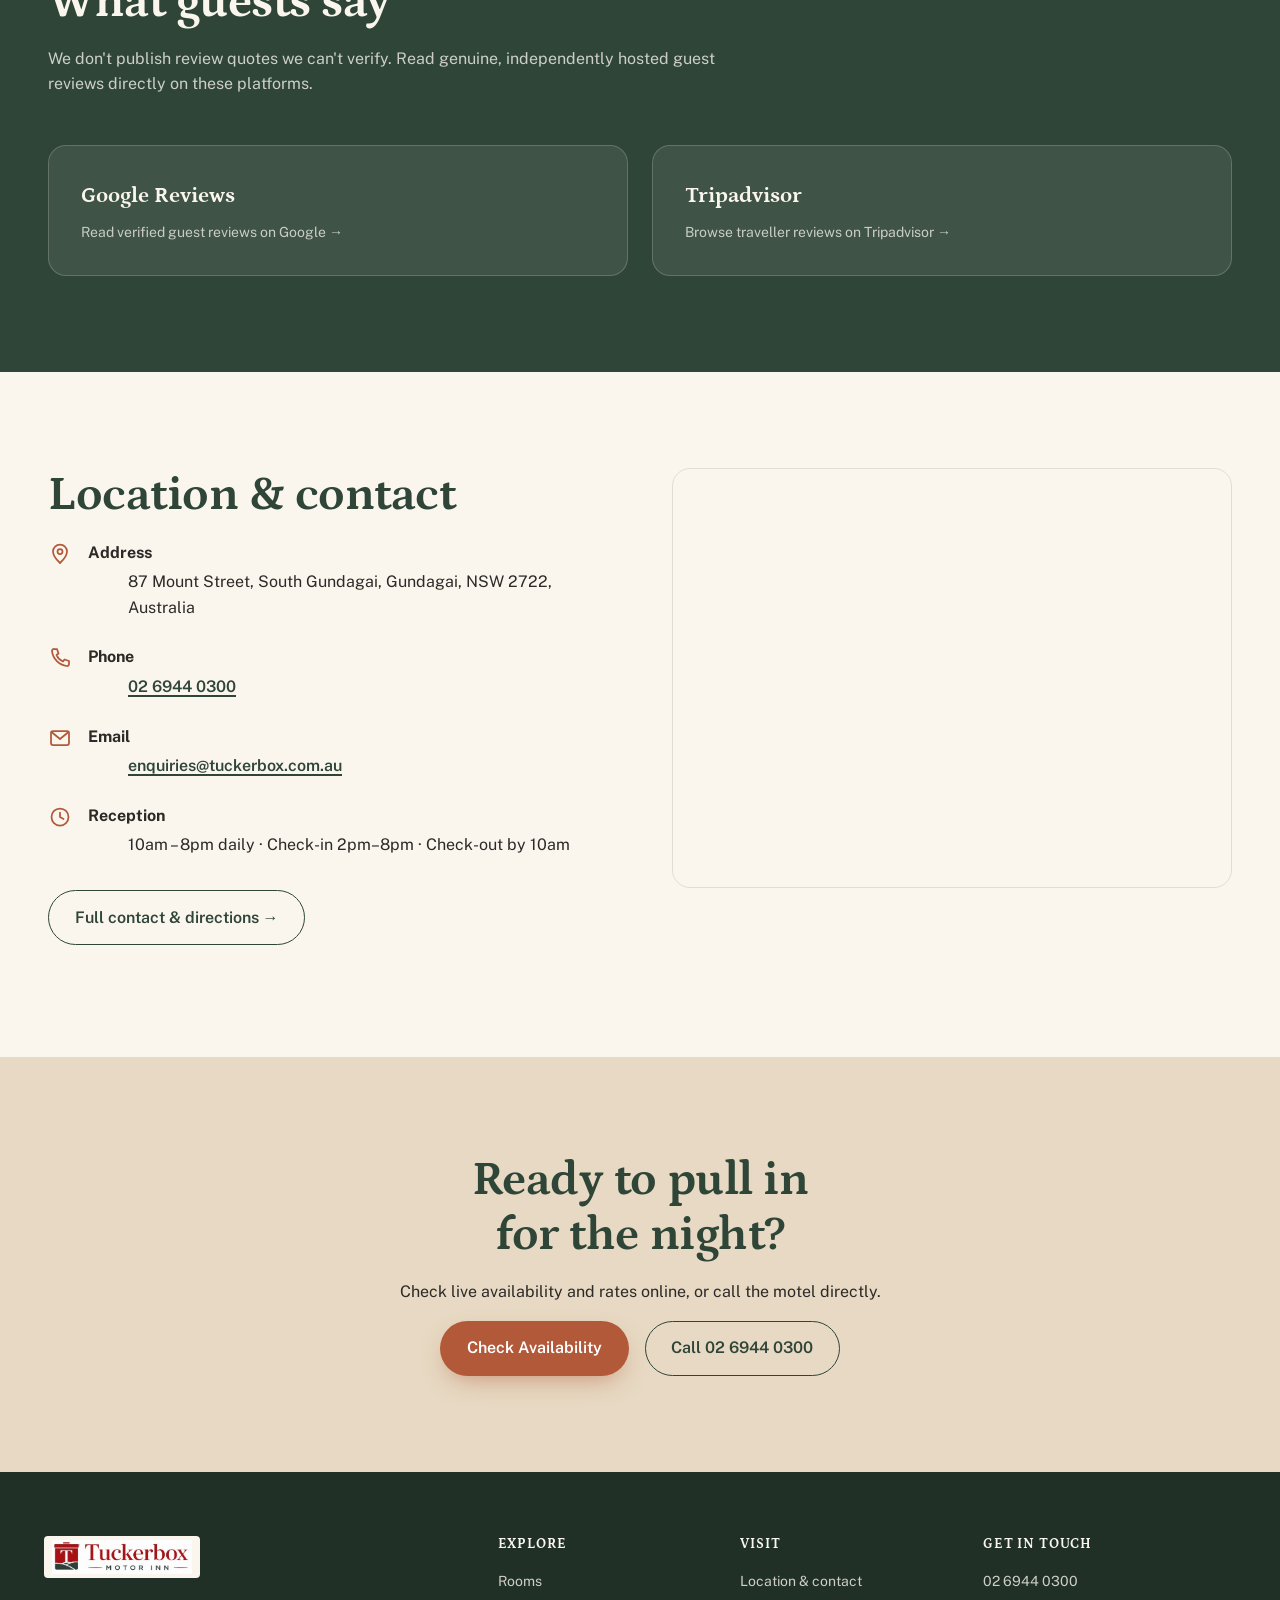
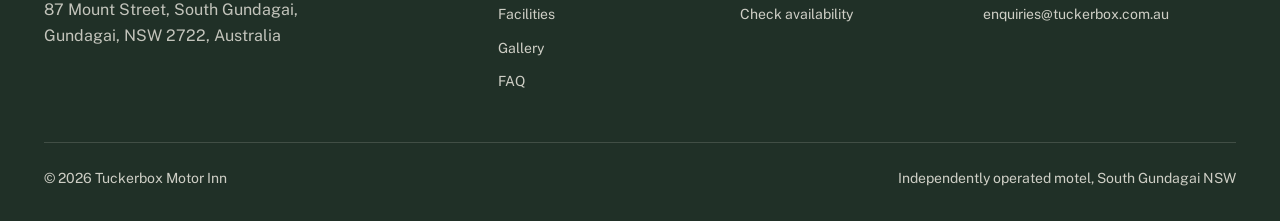
==== commit 09f959d1: "Add FAQ page New faq.html, linked from nav and footer on every page, with 8 real Q&As sourced verbat" ====
--- a/index.html
+++ b/index.html
@@ -38,6 +38,7 @@
         <li><a href="accommodation.html">Rooms</a></li>
         <li><a href="facilities.html">Facilities</a></li>
         <li><a href="gallery.html">Gallery</a></li>
+        <li><a href="faq.html">FAQ</a></li>
         <li><a href="contact.html">Location &amp; Contact</a></li>
       </ul>
       <a class="nav__phone" href="tel:0269440300" aria-label="Call 02 6944 0300"><svg><use href="#icon-phone"></use></svg> <span class="nav__phone-text">02 6944 0300</span></a>
@@ -219,6 +220,7 @@
           <li><a href="accommodation.html">Rooms</a></li>
           <li><a href="facilities.html">Facilities</a></li>
           <li><a href="gallery.html">Gallery</a></li>
+        <li><a href="faq.html">FAQ</a></li>
         </ul>
       </div>
       <div>
--- a/css/styles.css
+++ b/css/styles.css
@@ -628,6 +628,61 @@
 .review-link strong { font-family: var(--font-display); font-size: var(--fs-lg); }
 .review-link span { font-size: var(--fs-sm); color: rgba(250, 246, 238, 0.75); }
 
+/* ---- FAQ ---- */
+
+.faq-list {
+  max-width: 44rem;
+}
+.faq-item {
+  border-bottom: 1px solid var(--color-line);
+  padding: var(--space-5) 0;
+}
+.faq-item:first-child { border-top: 1px solid var(--color-line); }
+
+.faq-item summary {
+  cursor: pointer;
+  list-style: none;
+  display: flex;
+  align-items: center;
+  justify-content: space-between;
+  gap: var(--space-4);
+  font-family: var(--font-display);
+  font-size: var(--fs-md);
+  font-weight: 600;
+  color: var(--color-forest);
+}
+.faq-item summary::-webkit-details-marker { display: none; }
+
+.faq-item summary .faq-icon {
+  flex-shrink: 0;
+  width: 24px;
+  height: 24px;
+  position: relative;
+}
+.faq-item summary .faq-icon::before,
+.faq-item summary .faq-icon::after {
+  content: "";
+  position: absolute;
+  background: var(--color-clay);
+  border-radius: 2px;
+  top: 50%; left: 50%;
+  transform: translate(-50%, -50%);
+}
+.faq-item summary .faq-icon::before { width: 14px; height: 2px; }
+.faq-item summary .faq-icon::after { width: 2px; height: 14px; transition: transform var(--duration-base) var(--ease-out); }
+.faq-item[open] summary .faq-icon::after { transform: translate(-50%, -50%) rotate(90deg); }
+
+.faq-item .faq-content {
+  margin-top: var(--space-4);
+  color: var(--color-text-muted);
+  max-width: 60ch;
+}
+.faq-item .faq-content p:last-child { margin-bottom: 0; }
+
+.faq-note {
+  margin-top: var(--space-7);
+}
+
 /* ---- Location / contact ---- */
 
 .contact-grid {
